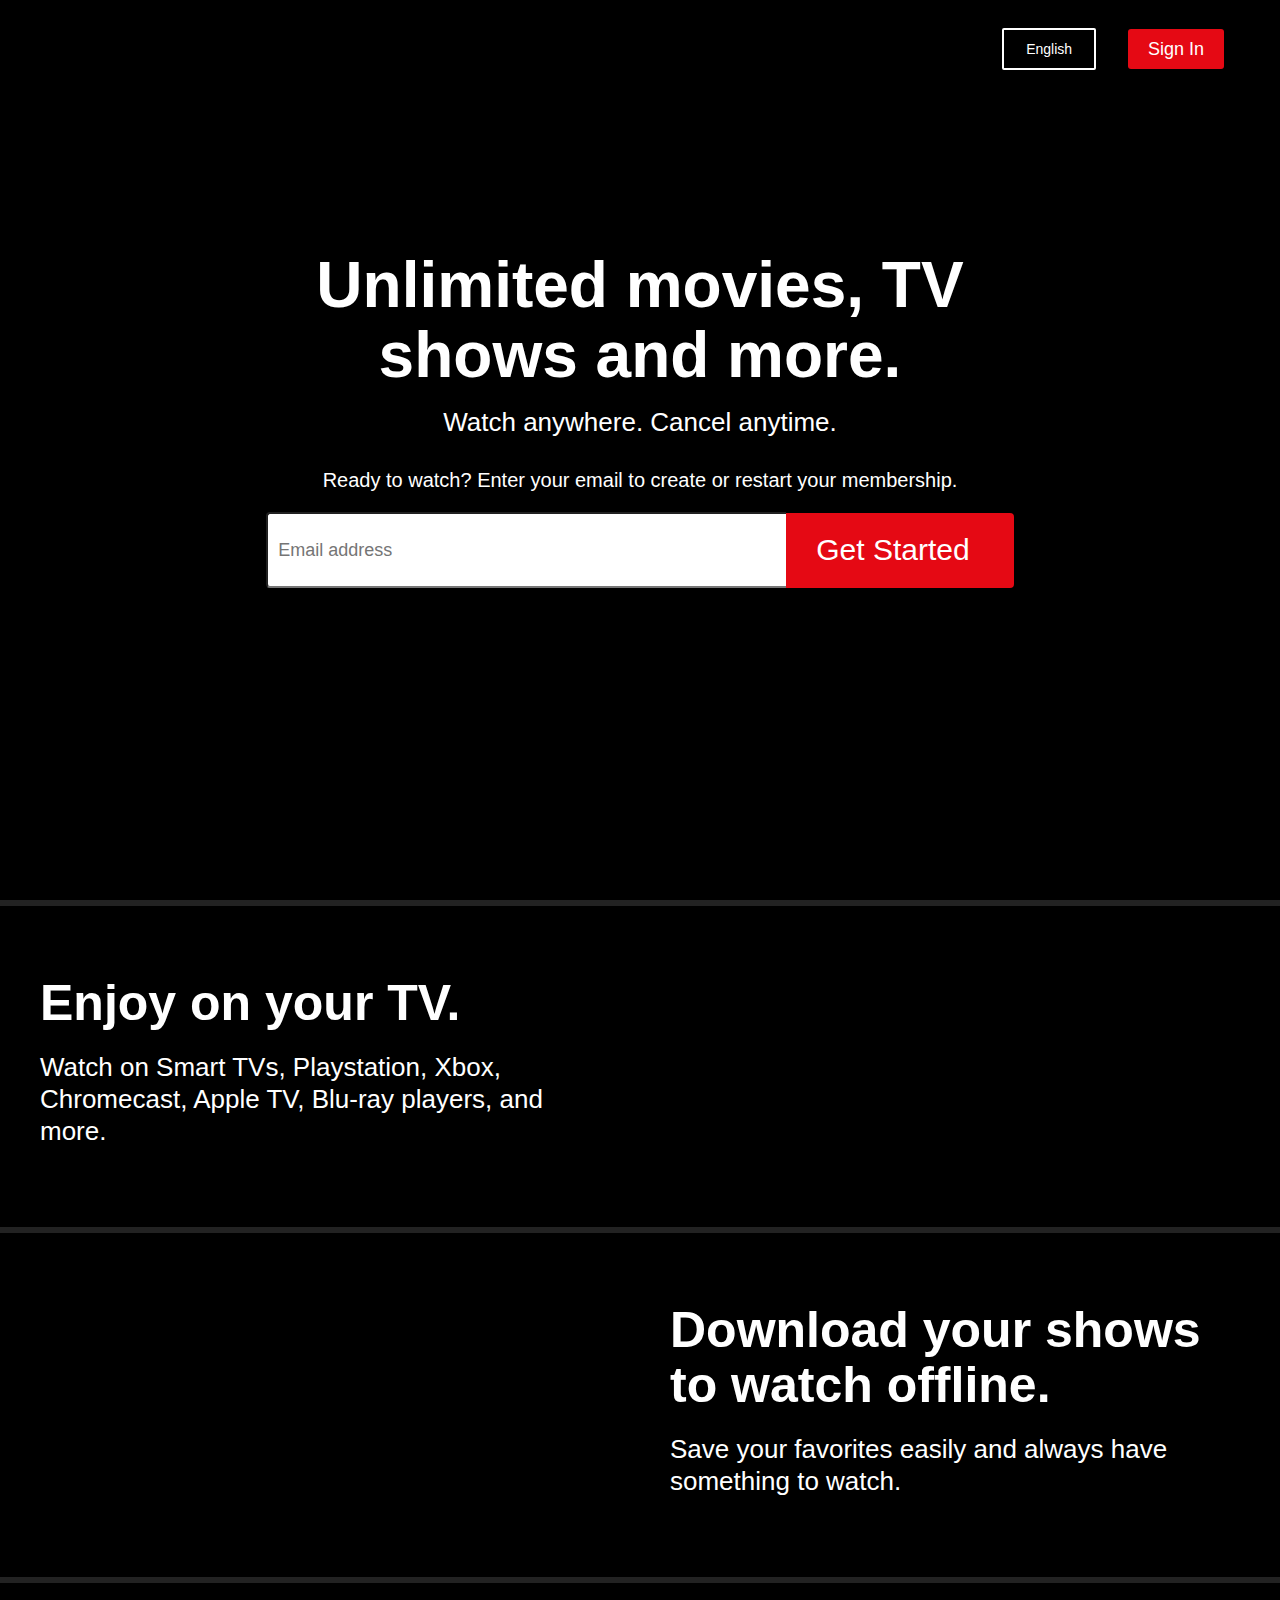
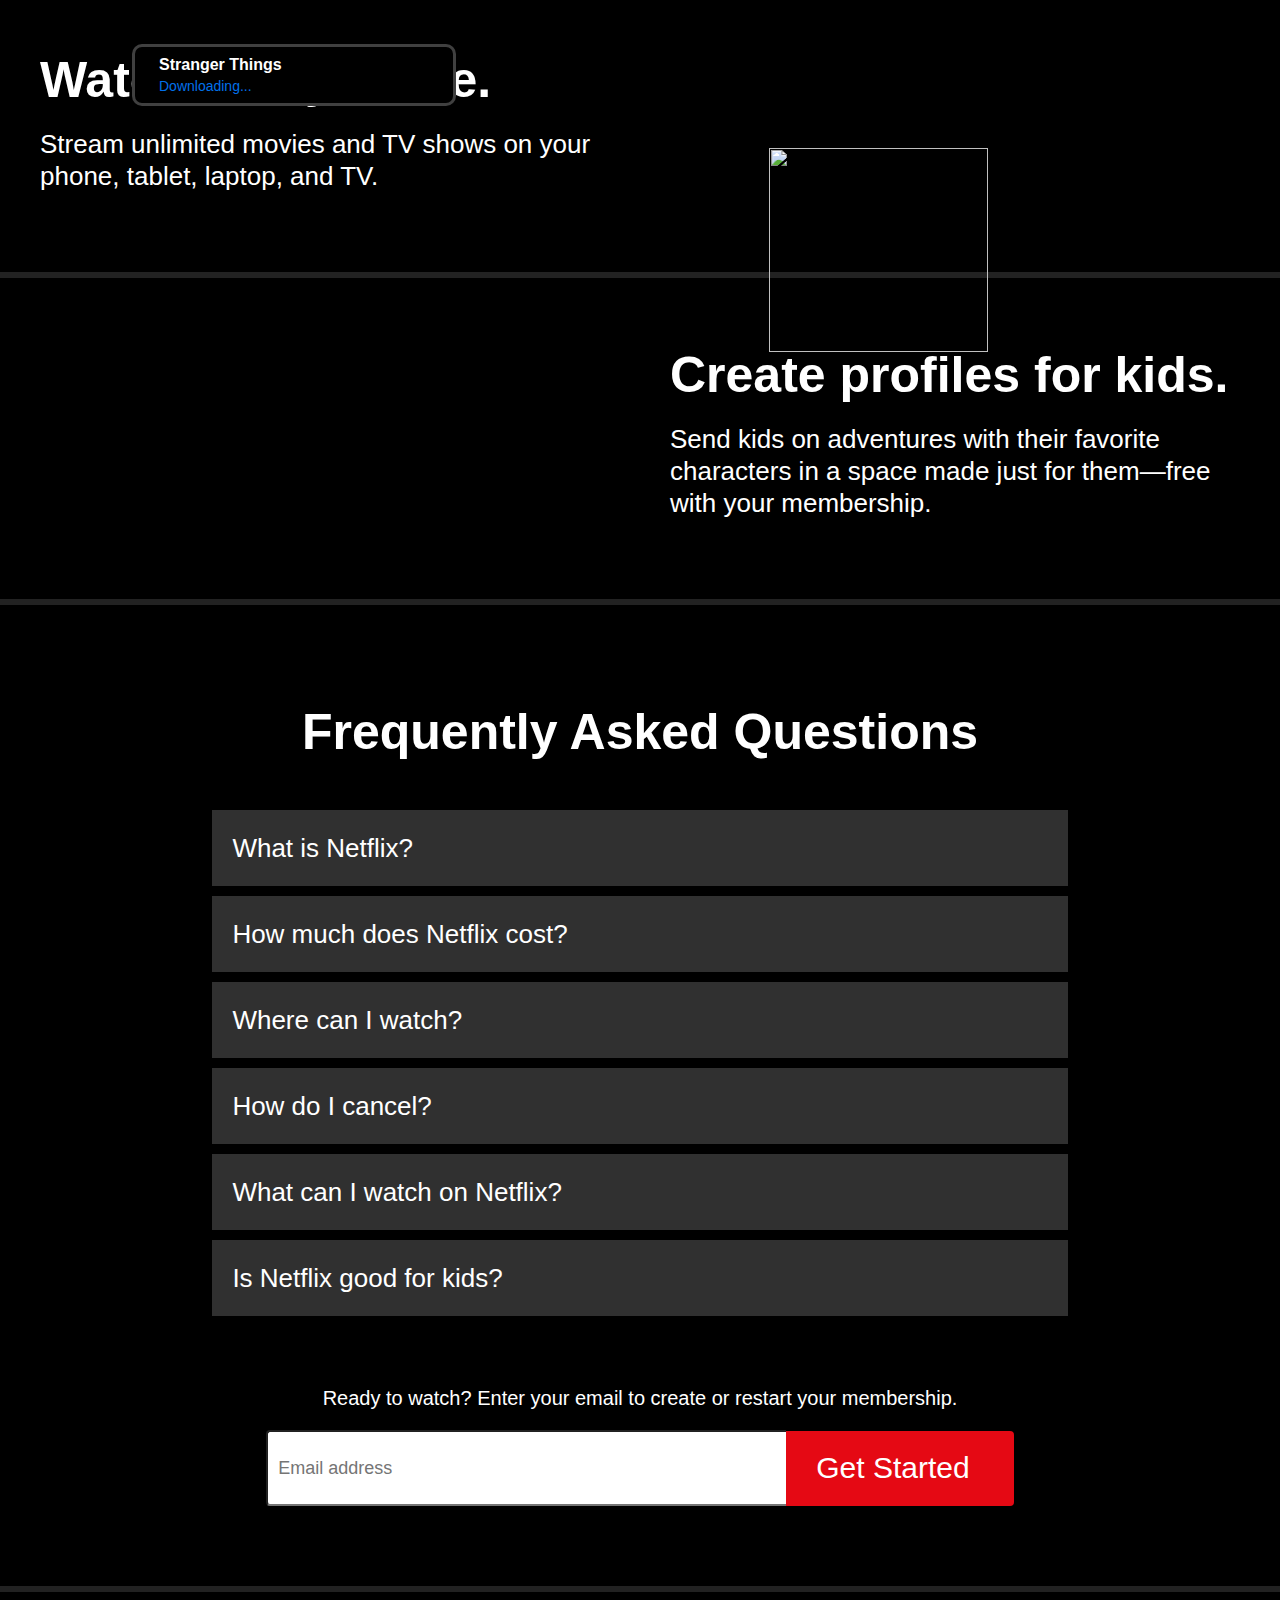
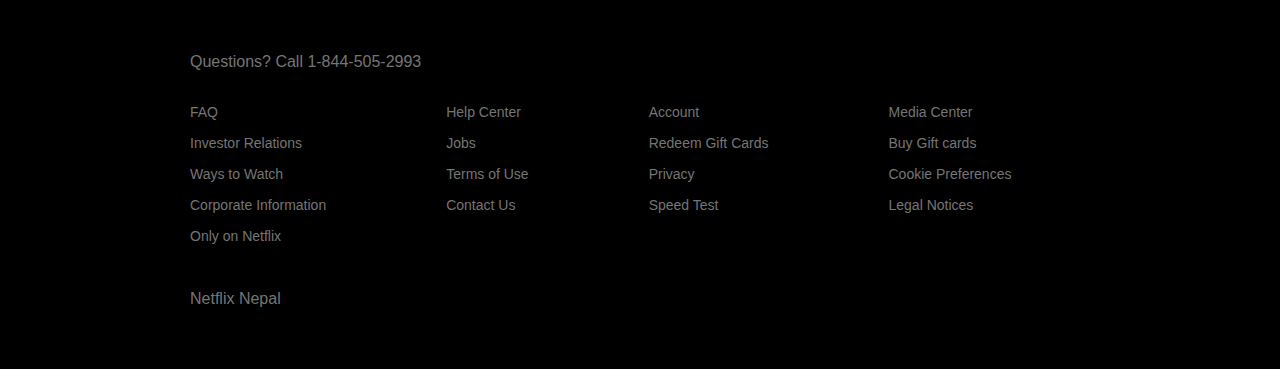
==== index.html @ d9574c1e "implemented new sign up page" ====
<!DOCTYPE html>
<html lang="en">

<head>
    <meta charset="UTF-8">
    <meta http-equiv="X-UA-Compatible" content="IE=edge">
    <meta name="viewport" content="width=device-width, initial-scale=1.0">
    <title>Netflix</title>
    <link rel="stylesheet" href="style.css">
    <link rel="stylesheet" href="https://use.fontawesome.com/releases/v5.15.4/css/all.css"
        integrity="sha384-DyZ88mC6Up2uqS4h/KRgHuoeGwBcD4Ng9SiP4dIRy0EXTlnuz47vAwmeGwVChigm" crossorigin="anonymous">


</head>

<body>
    <header class="header">
        <div class="container">
            <!-- navbar -->
            <nav class="navbar-contents">
                <div class="navbar-logo">
                    <a href="./index.html"><img src="logos/netflix-logo.svg" alt="" class="logo"></a>
                </div>
                <div class="navbar-links">
                    <a href="#" class="language-selector">
                        <img src="logos/nav_outline_earth.svg" alt=""> English <img src="logos/nav-down-fill.svg"
                            alt="">
                    </a>
                    <a href="./signin.html" class="sign-in">Sign In</a>
                </div>
            </nav>
            <!-- hero -->
            <div class="hero">
                <div class="hero-contents">
                    <h1 class="title">Unlimited movies, TV shows and more.</h1>
                    <p class="title-info">Watch anywhere. Cancel anytime.</p>
                    <p class="sub-title">Ready to watch? Enter your email to create or restart your membership.</p>
                    <div class="input-btn">
                        <input type="Email" class="input" placeholder="Email address">
                        <a href="" class="btn">Get Started<i class="fas fa-chevron-right"></i></a>
                    </div>
                </div>
            </div>
        </div>
    </header>
    <hr class="seperator">
    <!-- section - 1-->
    <section>
        <div class="container">
            <div class="main-contents">
                <!-- Frame-1 -->
                <div class="frames">
                    <div class="frame-info">
                        <h2 class="frame-title">Enjoy on your TV.</h2>
                        <p class="title-info">Watch on Smart TVs, Playstation, Xbox, Chromecast, Apple TV, Blu-ray
                            players, and more.</p>
                    </div>
                    <div class="frame-img">
                        <img src="images/sec-1-img.png" alt="" class="img-responsive frame-img-main">
                        <img src="images/sec-1-vid-img.png" alt="" class="img-responsive frame-img-vid">
                    </div>
                </div>
            </div>
        </div>
    </section>
    <hr class="seperator frames-seperator">
    <!-- section 2 -->
    <section>
        <div class="container">
            <div class="main-contents">
                <!-- Frame-2 -->
                <div class="frames reverse">
                    <div class="frame-info">
                        <h3 class="frame-title">Download your shows to watch offline.</h3>
                        <p class="title-info">Save your favorites easily and always have something to watch.</p>
                    </div>
                    <div class="frame-img">
                        <img src="images/sec-2-mob-main.png" alt="" class="img-responsive">
                        <div class="card">
                            <img src="images/sec-mob-no-2.png" alt="">
                            <div class="card-block">
                                <p class="card-title">Stranger Things</p>
                                <p class="card-download">Downloading...</p>
                            </div>
                            <img src="images/download-icon.png" alt="" class="download-icon">
                        </div>
                    </div>
                </div>
            </div>
        </div>
    </section>
    <hr class="seperator frames-seperator">
    <!-- section-3 -->
    <section>
        <div class="container">
            <div class="main-contents">
                <!-- Frame-2 -->
                <div class="frames">
                    <div class="frame-info">
                        <h4 class="frame-title">Watch everywhere.</h4>
                        <p class="title-info">Stream unlimited movies and TV shows on your phone, tablet, laptop, and TV.</p>
                    </div>
                    <div class="frame-img">
                        <img src="images/sec-3-pc.png" alt="" class="img-responsive frame-img-main">
                        <img src="images/sec-3-pc-img.png" alt="" class="img-responsive frame-img-mac-pic">
                    </div>
                </div>
            </div>
        </div>
    </section>
    <hr class="seperator frames-seperator">
    <!-- section-4 -->
    <section>
        <div class="container">
            <div class="main-contents">
                <!-- Frame-2 -->
                <div class="frames reverse">
                    <div class="frame-info">
                        <h5 class="frame-title">Create profiles for kids.</h5>
                        <p class="title-info">Send kids on adventures with their favorite characters in a space made just for them—free with your membership.</p>
                    </div>
                    <div class="frame-img">
                        <img src="images/sec-4-img.png" alt="" class="img-responsive">
                    </div>
                </div>
            </div>
        </div>
    </section>
    <hr class="seperator frames-seperator">
    <!-- frequently asked questions section -->
    <section class="faq">
        <div class="conatiner">
            <div class="faq-contents">
                <h6 class="frame-title">Frequently Asked Questions</h6>
                <div class="faq-contents-bars">
                    <div class="faq-contents-bar">
                        <p class="title-info">What is Netflix?</p>
                        <a href=""><i class="fas fa-plus"></i></a>
                    </div>
                    <div class="faq-contents-bar">
                        <p class="title-info">How much does Netflix cost?</p>
                        <a href=""><i class="fas fa-plus"></i></a>
                    </div>
                    <div class="faq-contents-bar">
                        <p class="title-info">Where can I watch?</p>
                        <a href=""><i class="fas fa-plus"></i></a>
                    </div>
                    <div class="faq-contents-bar">
                        <p class="title-info">How do I cancel?</p>
                        <a href=""><i class="fas fa-plus"></i></a>
                    </div>
                    <div class="faq-contents-bar">
                        <p class="title-info">What can I watch on Netflix?</p>
                        <a href=""><i class="fas fa-plus"></i></a>
                    </div>
                    <div class="faq-contents-bar">
                        <p class="title-info">Is Netflix good for kids?</p>
                        <a href=""><i class="fas fa-plus"></i></a>
                    </div>
                </div>
                <p class="sub-title">Ready to watch? Enter your email to create or restart your membership.</p>
                <div class="input-btn">
                    <input type="Email" class="input" placeholder="Email address">
                    <a href="" class="btn">Get Started<i class="fas fa-chevron-right"></i></a>
                </div>
            </div>
        </div>
        <hr class="seperator frames-seperator">
        <!-- footer -->
        <footer class="footer">
            <div class="container">
                <div class="footer-contents">
                    <a href="#" class="footer-contents-title"><p>Questions? Call 1-844-505-2993</p></a>
                    <div class="footer-info">
                        <div class="footer-info-items">
                            <a href="#"><p>FAQ</p></a>
                            <a href="#"><p>Investor Relations</p></a>
                            <a href="#"><p>Ways to Watch</p></a>
                            <a href="#"><p>Corporate Information</p></a>
                            <a href="#"><p>Only on Netflix</p></a>
                        </div>
                        <div class="footer-info-items">
                            <a href="#"><p>Help Center</p></a>
                            <a href="#"><p>Jobs</p></a>
                            <a href="#"><p>Terms of Use</p></a>
                            <a href="#"><p>Contact Us</p></a>
                        </div>
                        <div class="footer-info-items">
                            <a href="#"><p>Account</p></a>
                            <a href="#"><p>Redeem Gift Cards</p></a>
                            <a href="#"><p>Privacy</p></a>
                            <a href="#"><p>Speed Test</p></a>
                        </div>
                        <div class="footer-info-items">
                            <a href="#"><p>Media Center</p></a>
                            <a href="#"><p>Buy Gift cards</p></a>
                            <a href="#"><p>Cookie Preferences</p></a>
                            <a href="#"><p>Legal Notices</p></a>
                        </div>
                    </div>
                    <p class="footer-contents-title"> Netflix Nepal</p>
                </div>
            </div>
        </footer>
    </section>

</body>

</html>
---- style.css ----
:root{
        /* color */
    /* red */
    --color-primary-red:  #E50914;
    --color-btn-hover: #E50914 ;
    --color-btn-active: #BB0A12 ;
    --color-btn-rest: #E50914 ;

    --color-primary-black: #000000 ;
    --color-header-bg: hsla(0, 0%, 0%, 0.7) ;

    --color-gray: #8C8C8C;
    --color-seperator: #222222;
    --color-footer-p: #757575 ;
    --color-sign-in-help: #B3B3B3 ;

    --color-primary-white: #FFFFFF ;

    --color-main-blue: #0071EB ;
    --color-main-orange: #FFA00A ;
    --color-main-green: #5FA53F; 

    --color-facebook: #4267B2 ;

}

*{
    margin: 0 ;
    padding: 0;
    box-sizing: border-box;
}

html,body{
    background: var(--color-primary-black);
    font-family: "Netflix sans", sans-serif;
    
}

.container{
    max-width: 1200px;
    margin: 0 auto;
}
.img-responsive{
    max-width: 100%;
    height: auto;
}
.seperator{
    height: 6px;
    background: var(--color-seperator);
    border: none;
}

/* .........................header styling.................... */

.header{
    background: url(images/netflix-landingpage-img.png) no-repeat center center / cover;
    height: 100vh;
    position: relative;
    min-height: 660px;
}
.header:after{
    content: " ";
    width: 100%;
    height: 100vh;
    top: 0;
    left: 0;
    position: absolute;
    background: rgba(0,0,0,0.6);
}
.header > .container{
    max-width: 1600px;
}

/* .........................navbar styling..................... */

.navbar-contents{
    display: flex;
    justify-content: space-between;
    padding: 0 56px;
    padding-top: 28px;
    z-index: 9999999;
}
.navbar-links{
    display: flex;
    text-align: center;
    gap: 32px;
    align-items: center;
}
.navbar-logo{
    z-index: 2;
}
.navbar-links > .language-selector{
    font-family: "Netflix Sans", sans-serif;
    font-size: 14px;
    font-weight: 400;
    line-height: 18px;
    color: var(--color-primary-white);
    border: 2px solid var(--color-primary-white);
    padding: 10px 18px;
    border-radius: 2px;
    text-decoration: none;
    z-index: 999;
}
.sign-in{
    font-family: "Netflix Sans", sans-serif;
    font-size: 18px;
    font-weight: 400;
    line-height: 20px;
    background: #E50914;
    color: var(--color-primary-white);
    padding: 10px 20px;
    border-radius: 3px;
    text-decoration: none;
    z-index: 99;
}

/* .......................hero-section styling........................... */
.hero{
    display: flex;
    justify-content: center;
    margin-top: 120px;
}
.hero-contents{
    display: flex;
    flex-direction: column;
    align-items: center;
    z-index: 99999;
    text-align: center;
    padding-block: 60px;
}
.title{
    font-weight: 700 ;
    font-size: 64px;
    line-height: 70px;
    color: var(--color-primary-white);
    max-width: 20ch;
    margin-bottom: 16px;
}
.title-info{
    font-weight: 400;
    font-size: 26px;
    line-height: 32px;
    color: var(--color-primary-white);
    margin-bottom: 30px;
}
.sub-title{
    font-weight: 500;
    font-size: 20px;
    line-height: 24px;
    color: var(--color-primary-white);
    margin-bottom: 20px
}
.input-btn{
    display: flex;
    align-items: center;
    text-align: center;
}
.input{
    font-weight: 400;
    font-size: 18px;
    line-height: 20px;
    color: var(--color-gray);
    width: 520px;
    height: 76px;
    padding: 26px 10px ;
    border-radius: 4px 0 0 4px;
    border-right: 0;
    cursor: pointer;
    outline: none;
}
.btn{
    font-weight: 400 ;
    font-size: 30px;
    line-height: 38px;
    color: var(--color-primary-white);
    text-decoration: none;
    background: var(--color-primary-red);
    padding: 18px 30px;
    text-align: center;
    border-left: none;
    outline: none;
    border-radius: 0 4px 4px 0; 
}
.btn > i{
    font-size: 26px;
    color: var(--color-primary-white);
    margin-left: 14px;
}


/* ......................... section-1 frames styling.................... */

.frames {
    display: flex;
    margin-block: 50px;
    align-items: center;
    gap: 60px;
}
.frame-info{
    width: 50%;
}
.frame-title{
    font-weight: 700;
    font-size: 50px;
    line-height: 55px;
    color: var(--color-primary-white);
    margin-block: 20px;
}
.frame-img{
    width: 50%;
    position: relative;
    z-index: 99999;
}
.frame-img > .frame-img-main{
    z-index: 2222222;
    position: relative;
}
.frame-img-vid{
    position: absolute;
    height: 217  ;
    width: 68%;
    top: 83px;
    right: 113px;
    z-index: 0;
}
main .container > .frames-seperator{
    max-width: none;
}

/* ....................section-2 frames styling........................... */
.reverse{
    flex-direction: row-reverse;
}
.card{
    position: absolute;
    top: 248px;
    left: 92px;
    padding: 8px 10px;
    border-radius: 10px;
    display: flex;
    background: var(--color-primary-black);
    align-items: center;
    border: 3px solid rgba(255,255,255, 0.25);
    width: 324px;
}
.card-block{
    background: var(--color-primary-black);
    margin-left: 14px;
}
.card-title{
    font-weight: 700;
    font-size: 16px;
    line-height: 20px;
    color: var(--color-primary-white);
    margin-bottom: 2px;
}
.card-download{
    font-weight: 400;
    font-size: 14px;
    line-height: 18px;
    color: var(--color-main-blue);
}
.download-icon{
    margin-left: auto;
}

/* ..........................section-3 frames styling.......................... */

.frame-img-mac-pic{
    width: 62%;
    height: 204px;
    top: 29px;
    position: absolute;
    right: 118px;
    z-index: 2222;
} 

/* ....................frequently asked questions styling...................... */

.faq-contents{
    display: flex;
    flex-direction: column;
    justify-content: center;
    align-items: center;
    text-align: center;
    margin-block: 80px;

}
.faq-contents > .frame-title{
    margin-bottom: 50px;
}
.faq-contents-bars{
    margin-bottom: 60px;
}
.faq-contents-bar > .title-info{
    margin-bottom: 0;
}
.faq-contents-bar{
    background: #303030;    ;
    display: flex;
    align-items: center;
    text-align: center;
    padding: 22px 20px ;
    gap: 480px;
    margin-bottom: 10px;
    justify-content: space-between;
}
.faq-contents-bar > a > i{
    color: var(--color-primary-white);
    font-size: 20px;
    text-decoration: none;
}

/* ...................footer styling.............................. */

.sign-in_page-header > .container{
    max-width: 1600px;
}
.footer > .container{
    max-width: 900px;
    margin-block:  60px;
}
.footer-contents > .footer-contents-title{
    font-weight: 400;
    font-size: 16px ;
    line-height: 20px;
    color: var(--color-footer-p);
    text-decoration: none;
}

.footer-contents-title > p{
    margin-bottom: 30px;
    transition: all 0.5s ease;
}
.footer-contents > .footer-contents-title > p::after{
    content: "";
    width: 0;
    height: 2px;
    background: var(--color-footer-p);
    display: block;
}
.footer-contents > .footer-contents-title > p:hover::after{
    width: 26%;
}
.footer-info{
    display: flex;
    gap: 120px;
    margin-bottom: 30px;
}
.footer-info-items > a{
    font-weight: 400;
    font-size: 14px ;
    line-height: 16px;
    color: var(--color-footer-p);
    cursor: pointer;
    text-decoration: none;
}
.footer-info-items a > p{
    margin-bottom: 15px;

}
.footer-info-items > a:hover{
    text-decoration: underline;
}

/* .......................Sign-in page Styling .........................*/

.sign-up_page_body{
    background: url(images/netflix-landingpage-img.png) no-repeat center center / cover;
}

.sign-in_page-header:after{
    background: rgba(0,0,0,0.2);
}
.sign-in_page{
    display: flex;
    justify-content: center;
    align-items: center;
    flex-direction: column;
    color: white;
}
.sign-in_page_contents{
    position: relative;
    z-index: 9999;
    background: rgba(0,0,0,0.7);
    padding: 60px 70px 140px 70px;
    border-radius: 4px;
    margin-bottom: 90px;
}
.sign-in-title{
    font-weight: 700 ;
    font-size: 32px;
    line-height: 40px;
    margin-bottom: 30px;
    color: var(--color-primary-white);
}
.sign-in_inputs{
    display: flex;
    flex-direction: column;
    gap: 16px;
    margin-bottom: 50px;
}
.sign-in_input{
    background: #333333;
    border-radius: 4px;
    border: none;
    padding: 16px 20px;
    font-weight: 400 ;
    font-size: 16px;
    line-height: 20px;
    outline: none;
    color: var(--color-primary-white);
}
.sign-in_btn-container{
    margin-bottom: 30px;
}
.sign-in_btn{
    background: var(--color-btn-hover);
    text-decoration: none;
    padding: 16px 130px;
    text-align: center;
    color: var(--color-primary-white);
    font-weight: 700;
    font-size: 16px;
    line-height: 16px ; 
    width: 100%;
    border-radius: 4px;
}
.sign-in_help{
    padding: 0 10px;
    display: flex;
    justify-content: space-between;
    font-weight: 500;
    font-size: 14px;
    line-height: 16px ; 
    border-radius: 4px;
    margin-bottom: 56PX;
}
.sign-in_help > a{
    text-decoration: none;
    color: var(--color-sign-in-help);

}
.sign-in_contact_facebook{
    display: flex;
    gap: 10px;
    align-items: center;
    margin-bottom: 16px;
}
.sign-in_contact_facebook > i{
    font-size: 20px ;
    color: var(--color-facebook);
}
.sign-in_contact_facebook > a{
    font-weight: 500;
    font-size: 14px;
    line-height: 14px ; 
    text-decoration: none;
    cursor: pointer;
    color: var(--color-sign-in-help);
}
.sign-in_contact_signup{
    font-weight: 500;
    font-size: 16px;
    line-height: 20px;
    color: var(--color-sign-in-help);
    margin-bottom: 14px;
}
.sign-in_contact_signup > p > a{
    text-decoration: none;
    color: var(--color-primary-white);
}
.sign-in_contact_signup > p > a:hover{
    text-decoration: underline;
}
.sign-in_about{
    font-weight: 500;
    font-size: 12px;
    line-height: 16px;
    max-width: 40ch;
    color: var(--color-sign-in-help);
}  
.sign-in_about > a{
    color: var(--color-main-blue);
    text-decoration: none;
} 
.sign-in_about > a:hover{
    text-decoration: underline;
} 
.sign-up_page-footer{
    background: rgba(0,0,0,0.7);
}
.sign-up_page-footer > .container{
    margin: 0 auto;
}
.sign-up_page-footer > .container > .footer-contents{
    padding: 30px 100px;
}
.sign-up_page-footer .container .footer-contents > .footer-info{
    gap: 150px;
}
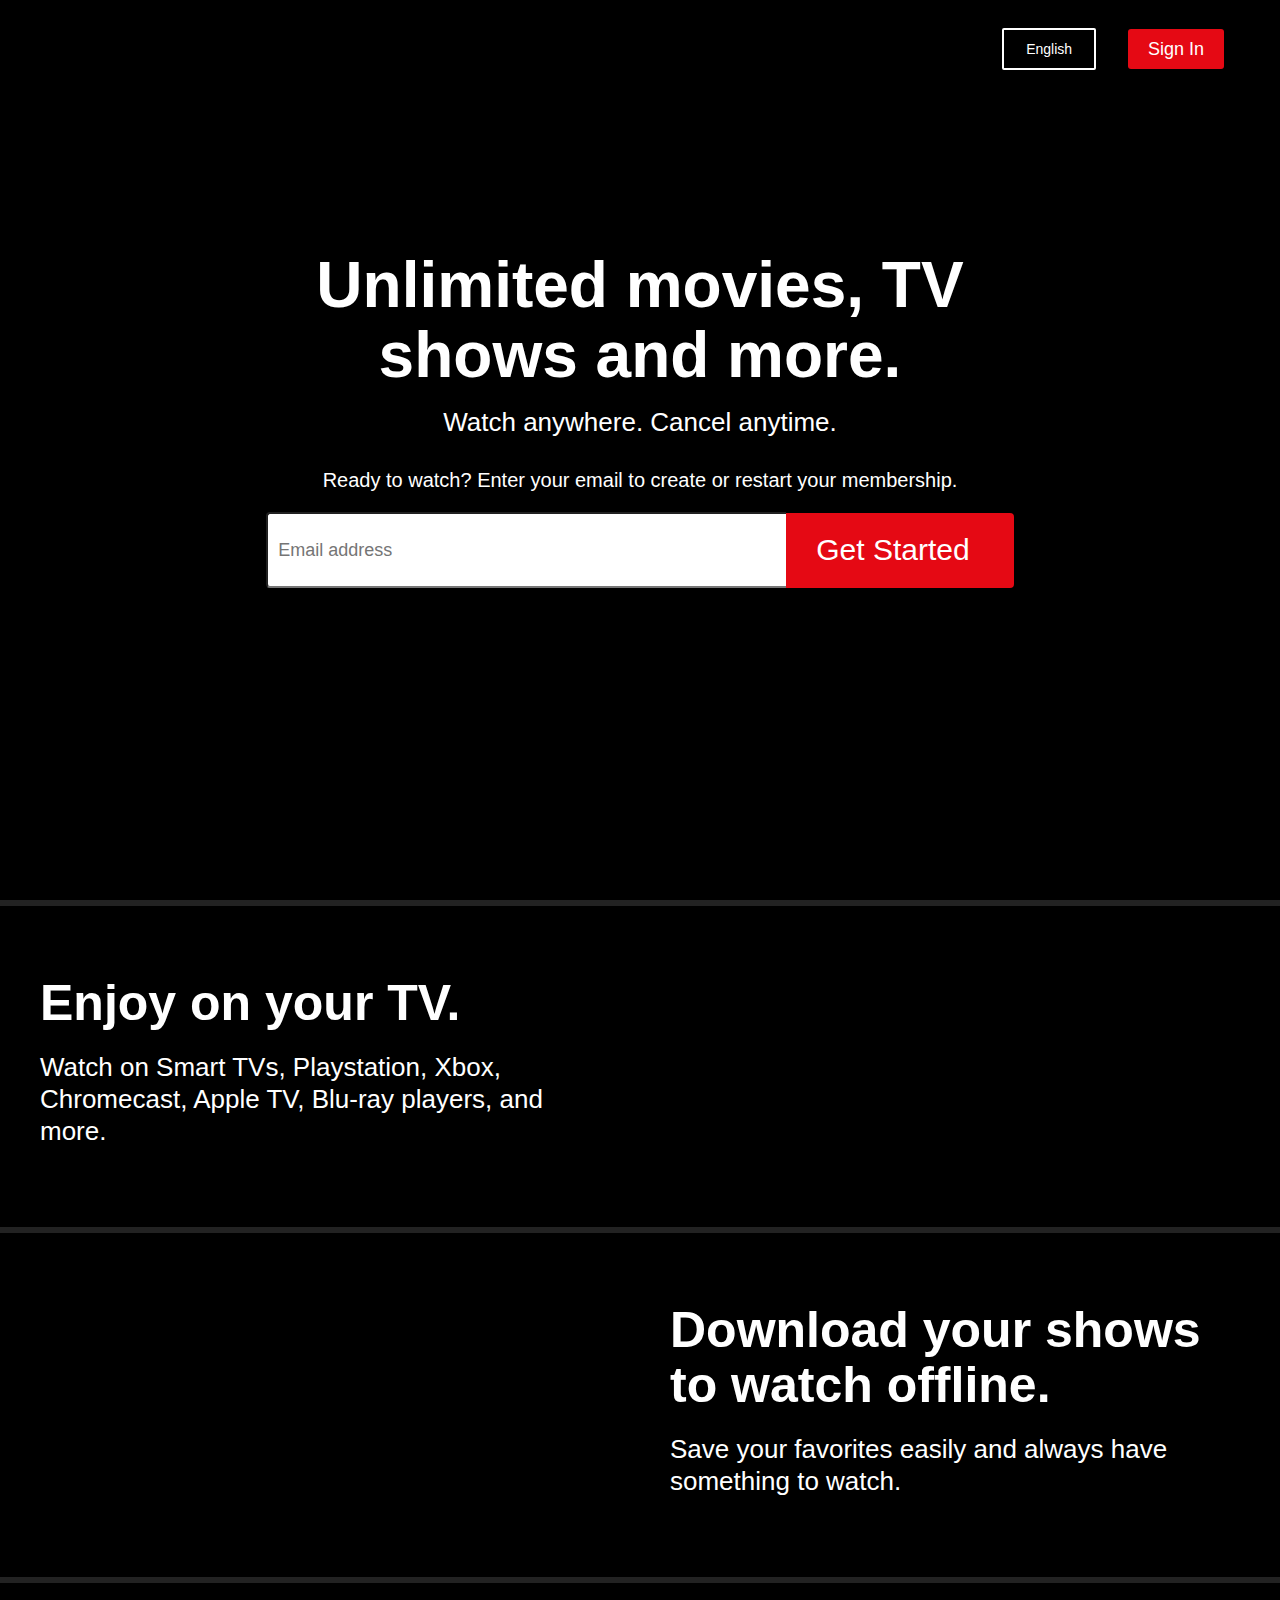
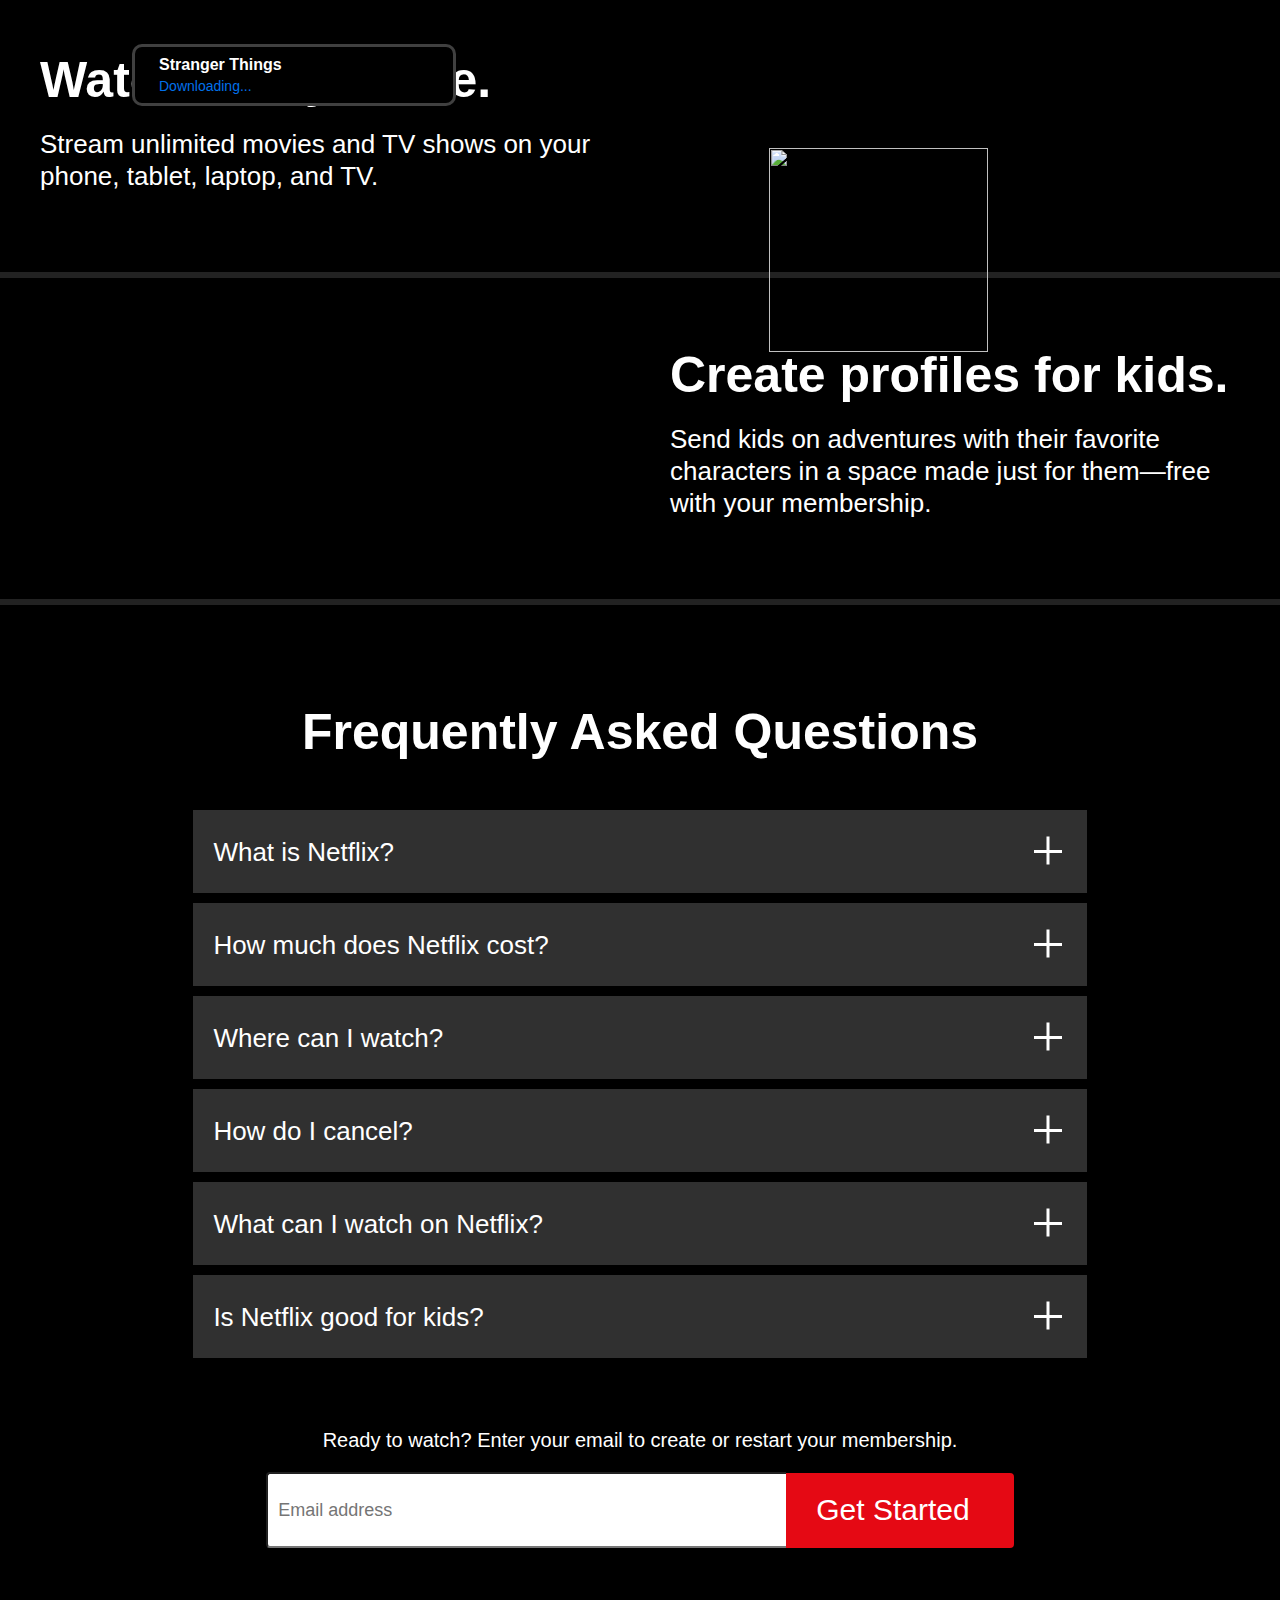
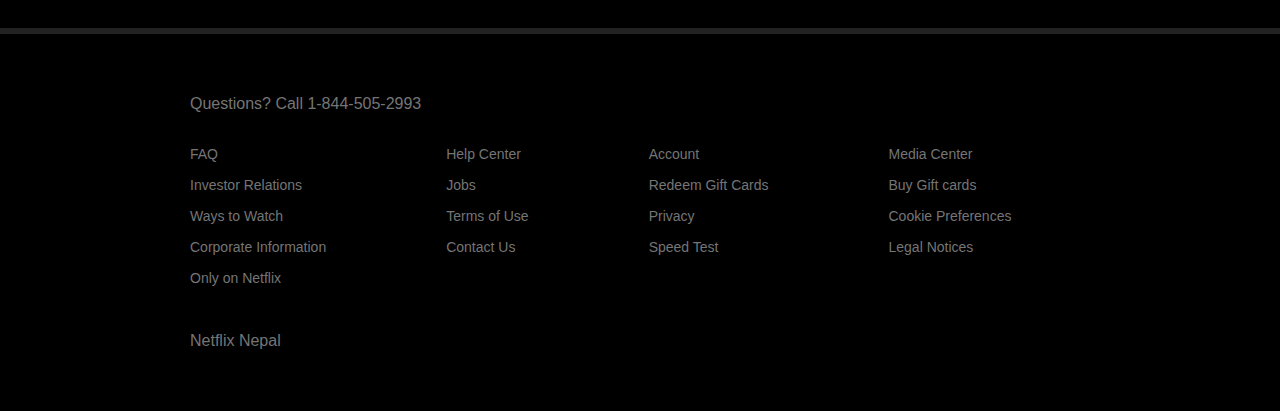
==== commit 501c5e2a: "replaced plus icon with pure css toggler icon" ====
--- a/index.html
+++ b/index.html
@@ -135,27 +135,39 @@
                 <div class="faq-contents-bars">
                     <div class="faq-contents-bar">
                         <p class="title-info">What is Netflix?</p>
-                        <a href=""><i class="fas fa-plus"></i></a>
+                        <button class="nav-toggler_show-hide">
+                            <span></span>
+                        </button>  
                     </div>
                     <div class="faq-contents-bar">
                         <p class="title-info">How much does Netflix cost?</p>
-                        <a href=""><i class="fas fa-plus"></i></a>
+                        <button class="nav-toggler_show-hide">
+                            <span></span>
+                        </button> 
                     </div>
                     <div class="faq-contents-bar">
                         <p class="title-info">Where can I watch?</p>
-                        <a href=""><i class="fas fa-plus"></i></a>
+                        <button class="nav-toggler_show-hide">
+                            <span></span>
+                        </button> 
                     </div>
                     <div class="faq-contents-bar">
                         <p class="title-info">How do I cancel?</p>
-                        <a href=""><i class="fas fa-plus"></i></a>
+                        <button class="nav-toggler_show-hide">
+                            <span></span>
+                        </button> 
                     </div>
                     <div class="faq-contents-bar">
                         <p class="title-info">What can I watch on Netflix?</p>
-                        <a href=""><i class="fas fa-plus"></i></a>
+                        <button class="nav-toggler_show-hide">
+                            <span></span>
+                        </button> 
                     </div>
                     <div class="faq-contents-bar">
                         <p class="title-info">Is Netflix good for kids?</p>
-                        <a href=""><i class="fas fa-plus"></i></a>
+                        <button class="nav-toggler_show-hide">
+                            <span></span>
+                        </button> 
                     </div>
                 </div>
                 <p class="sub-title">Ready to watch? Enter your email to create or restart your membership.</p>
@@ -204,6 +216,7 @@
         </footer>
     </section>
 
+    <script src="script.js"></script>
 </body>
 
 </html>--- a/style.css
+++ b/style.css
@@ -498,4 +498,59 @@
 }
 .sign-up_page-footer .container .footer-contents > .footer-info{
     gap: 150px;
+}
+
+/* .......................CSS STYLING ENDS...................... */
+
+/* nav-toggler_show-hide css start */
+
+.nav-toggler_show-hide{
+    border:none;
+    padding: 5px;
+    background-color: transparent;
+    cursor: pointer;
+    height: 39px;
+    /* display: none; */
+  }
+  .nav-toggler_show-hide span{
+    border: 0;
+    outline: none;
+  }
+  .nav-toggler_show-hide span:before,
+  .nav-toggler_show-hide span:after 
+  {
+    width: 28px;
+    height: 3px;
+    background-color: #fff;
+    display: block;
+    transition: .3s;
+  }
+  .nav-toggler_show-hide span:before {
+    content: '';
+    transform: translateY(0px) rotate(90deg);
+  }
+  .nav-toggler_show-hide span:after {
+    content: '';
+    transform: translateY(-2px);
+  }
+  .nav-toggler_show-hide.toggler-open span:before {
+    transform: translateY(0px) rotate(45deg);
+  }
+  .nav-toggler_show-hide.toggler-open span:after {
+    transform: translateY(-3px) rotate(-45deg);
+  }
+  /* nav-toggler_show-hide css ends */
+
+/* ......................Media Queries Starts..........................  */
+
+/* media queries for Ipad & Tablet  */
+
+@media screen and (max-width: 768px ){
+
+}
+
+/* media queries for Mobile  */
+
+@media screen and (max-width: 480px ){
+
 }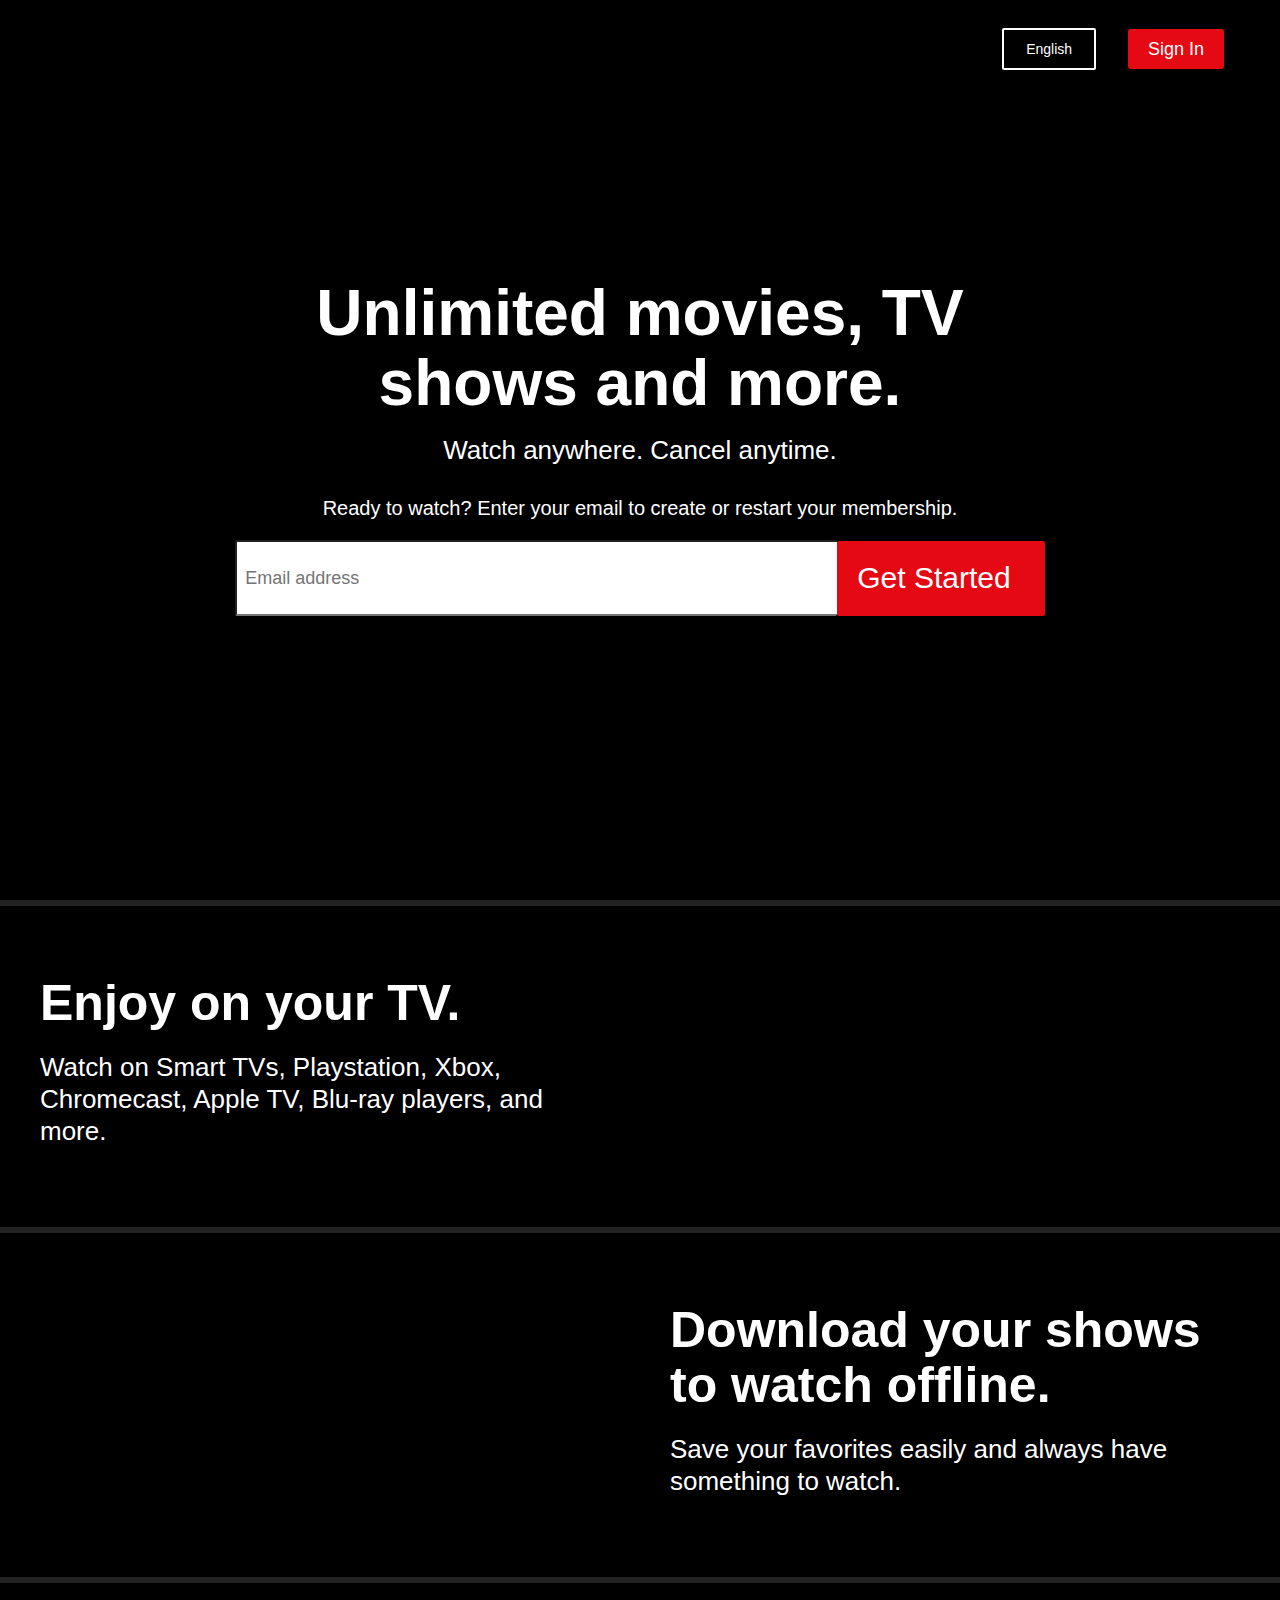
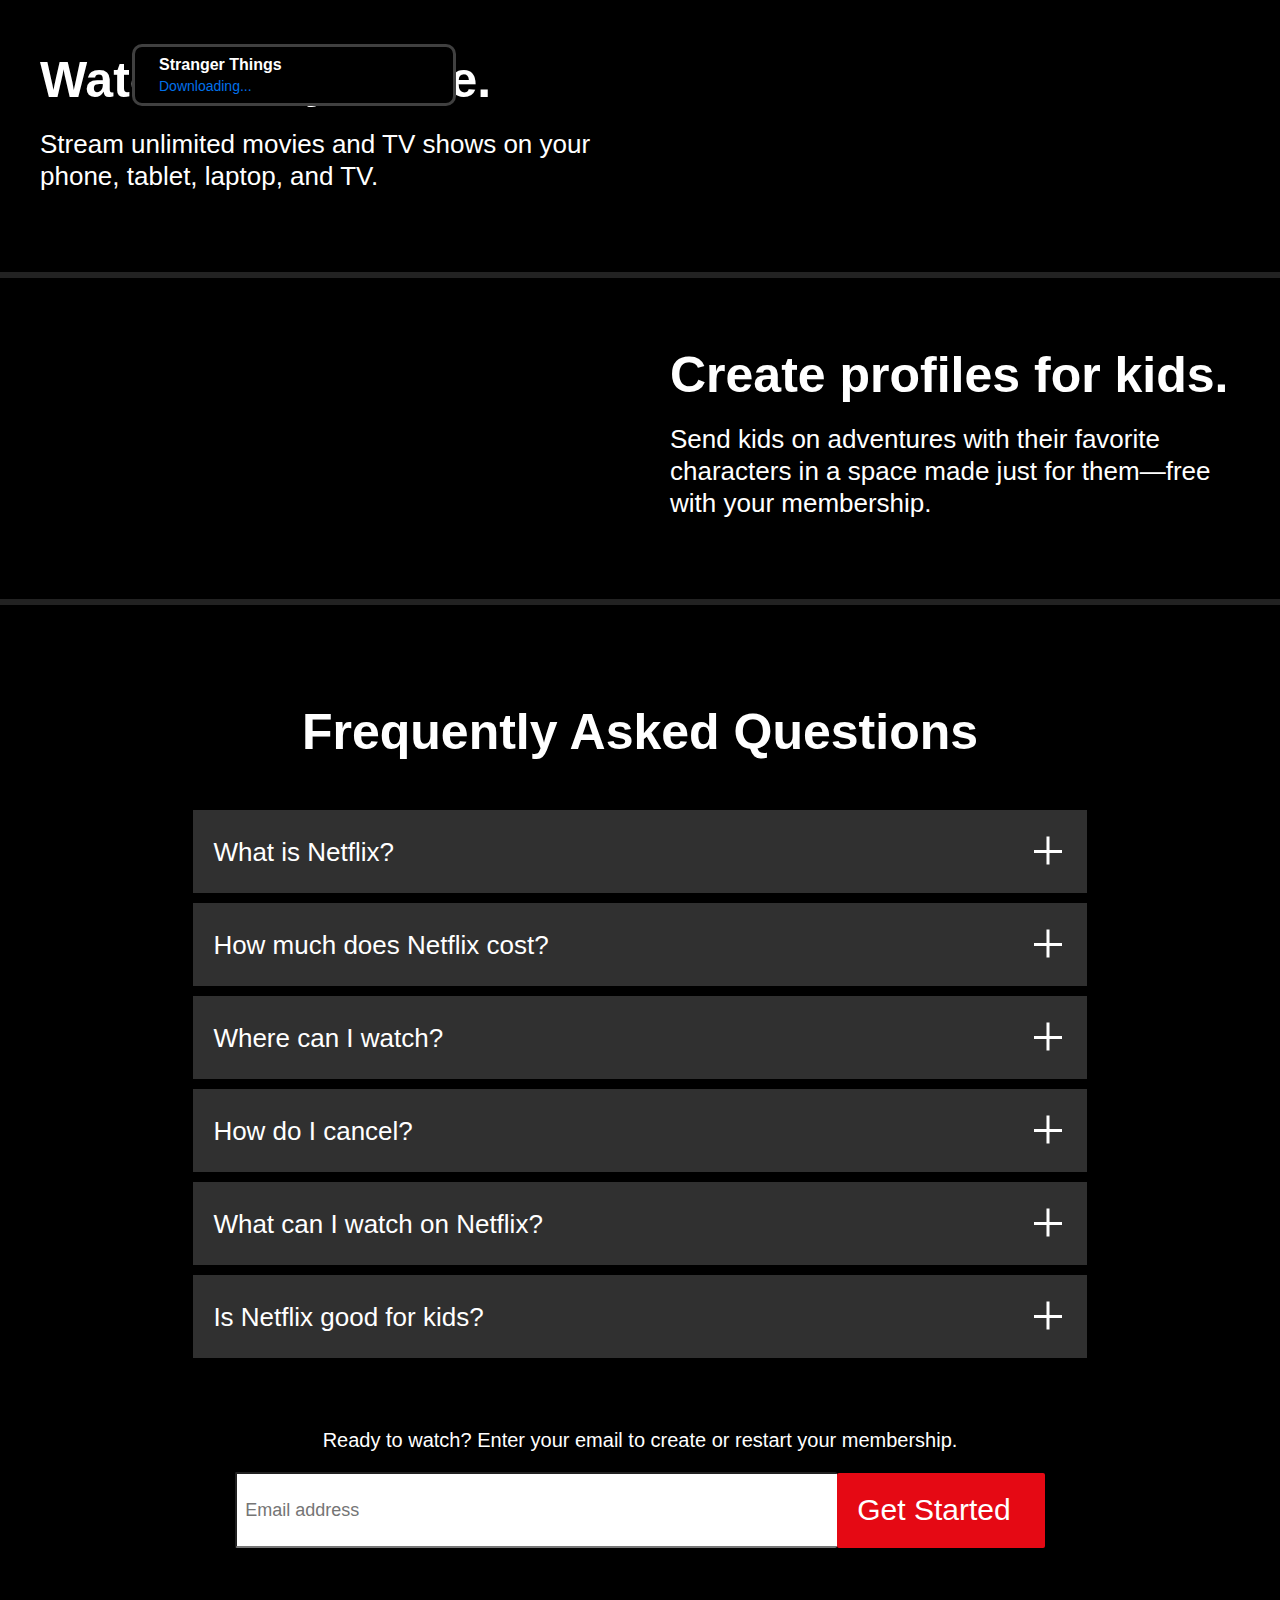
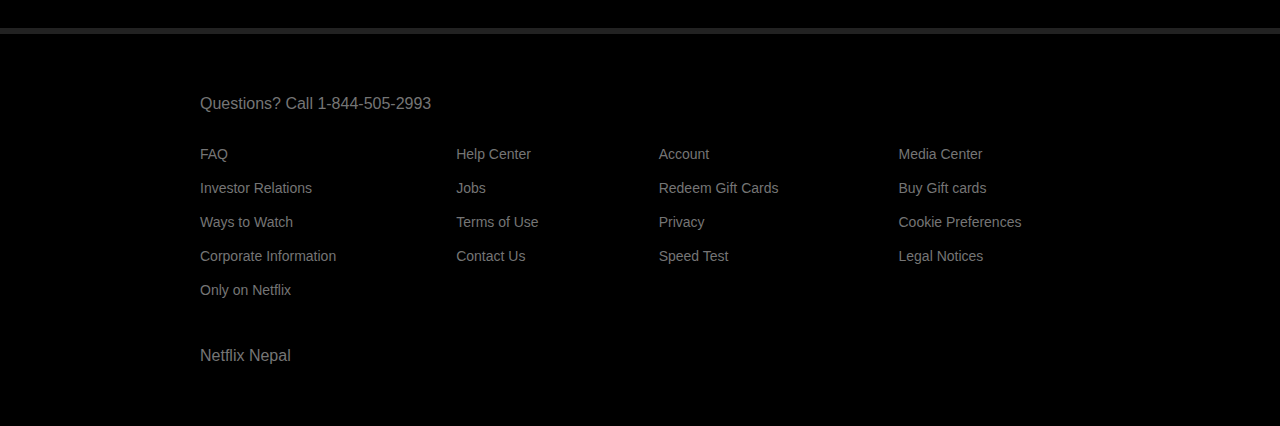
==== commit 30fdb149: "accomplished responsive view on mobile screen" ====
--- a/index.html
+++ b/index.html
@@ -5,11 +5,11 @@
     <meta charset="UTF-8">
     <meta http-equiv="X-UA-Compatible" content="IE=edge">
     <meta name="viewport" content="width=device-width, initial-scale=1.0">
-    <title>Netflix</title>
+    <title>Netflix Nepal</title>
     <link rel="stylesheet" href="style.css">
     <link rel="stylesheet" href="https://use.fontawesome.com/releases/v5.15.4/css/all.css"
         integrity="sha384-DyZ88mC6Up2uqS4h/KRgHuoeGwBcD4Ng9SiP4dIRy0EXTlnuz47vAwmeGwVChigm" crossorigin="anonymous">
-
+    <link rel="shortcut icon" href="images/favicon.png" type="image/png">
 
 </head>
 
@@ -19,7 +19,7 @@
             <!-- navbar -->
             <nav class="navbar-contents">
                 <div class="navbar-logo">
-                    <a href="./index.html"><img src="logos/netflix-logo.svg" alt="" class="logo"></a>
+                    <a href="./index.html"><img src="logos/netflix-logo.svg" alt="" class="logo img-responsive"></a>
                 </div>
                 <div class="navbar-links">
                     <a href="#" class="language-selector">
@@ -129,7 +129,7 @@
     <hr class="seperator frames-seperator">
     <!-- frequently asked questions section -->
     <section class="faq">
-        <div class="conatiner">
+        <div class="container">
             <div class="faq-contents">
                 <h6 class="frame-title">Frequently Asked Questions</h6>
                 <div class="faq-contents-bars">
--- a/style.css
+++ b/style.css
@@ -76,9 +76,9 @@
 .navbar-contents{
     display: flex;
     justify-content: space-between;
-    padding: 0 56px;
-    padding-top: 28px;
+    padding: 28px 56px;
     z-index: 9999999;
+    margin-bottom: 120px;
 }
 .navbar-links{
     display: flex;
@@ -118,7 +118,6 @@
 .hero{
     display: flex;
     justify-content: center;
-    margin-top: 120px;
 }
 .hero-contents{
     display: flex;
@@ -160,13 +159,11 @@
     font-size: 18px;
     line-height: 20px;
     color: var(--color-gray);
-    width: 520px;
-    height: 76px;
-    padding: 26px 10px ;
-    border-radius: 4px 0 0 4px;
-    border-right: 0;
+    padding: 26px 360px 26px 8px ;
     cursor: pointer;
     outline: none;
+    border-right: 0;
+    border-radius: 2px;
 }
 .btn{
     font-weight: 400 ;
@@ -175,11 +172,12 @@
     color: var(--color-primary-white);
     text-decoration: none;
     background: var(--color-primary-red);
-    padding: 18px 30px;
+    padding: 18px 20px;
     text-align: center;
-    border-left: none;
     outline: none;
-    border-radius: 0 4px 4px 0; 
+    border-left: 0;
+    border-radius: 2px;
+
 }
 .btn > i{
     font-size: 26px;
@@ -268,7 +266,6 @@
 
 .frame-img-mac-pic{
     width: 62%;
-    height: 204px;
     top: 29px;
     position: absolute;
     right: 118px;
@@ -316,9 +313,8 @@
 .sign-in_page-header > .container{
     max-width: 1600px;
 }
-.footer > .container{
-    max-width: 900px;
-    margin-block:  60px;
+.footer-contents{
+    padding: 60px 160px;
 }
 .footer-contents > .footer-contents-title{
     font-weight: 400;
@@ -356,7 +352,7 @@
     text-decoration: none;
 }
 .footer-info-items a > p{
-    margin-bottom: 15px;
+    margin-bottom: 18px;
 
 }
 .footer-info-items > a:hover{
@@ -366,9 +362,11 @@
 /* .......................Sign-in page Styling .........................*/
 
 .sign-up_page_body{
-    background: url(images/netflix-landingpage-img.png) no-repeat center center / cover;
-}
-
+    background: url(images/netflix-signup-landingpageimg.png) no-repeat center center / cover;
+} 
+.sign-in_page_navbar-contents{
+    margin-bottom: 0;
+}
 .sign-in_page-header:after{
     background: rgba(0,0,0,0.2);
 }
@@ -546,11 +544,256 @@
 /* media queries for Ipad & Tablet  */
 
 @media screen and (max-width: 768px ){
-
+    .container{
+        max-width: 720px;
+    }
+    .navbar-contents{
+        padding: 28px 40px;
+    }
+    .title{
+        font-size: 56px;
+        line-height: 60px;
+    }
+    .title-info{
+        margin-bottom: 15px;
+    }
+    .sub-title{
+        border-radius: 4px;
+        max-width: 36ch;
+    }
+    .input-btn{
+        flex-direction: column;
+        border-radius: 4px;
+    }
+    .input{
+        margin-bottom: 30px;
+        padding: 20px 360px 20px 16px;
+    }
+    .btn{
+        padding: 10px 18px;
+        font-size: 20px;
+    }
+    .frames{
+        flex-direction: column;
+        text-align: center;
+        gap: 20px;
+    }
+    .frame-info {
+        width: 100%;
+        text-align: center;
+    }
+    .frame-title{
+        font-size: 42px;
+        margin-block: 10px;
+    }
+    .title-info{
+        font-size: 20px;
+        max-width: 63ch;
+    }
+    .frame-img{
+        width: 100%;
+    }
+    .card{
+        width: 360px;
+        left: 180px;
+    }
+    .footer-info{
+        gap: 46px;
+    }
+    .footer-info-items a > p {
+        margin-bottom: 24px;
+    }    
+    .frame-img-mac-pic{
+        width: 50%;
+        right: 180px;
+    }
+    .faq-contents > .frame-title {
+        margin-bottom: 25px;
+    }    
+    .faq-contents-bar{
+        padding: 10px 20px;
+        gap: 280px;
+    }
+    .footer-info{
+        margin-bottom: 15px;
+    }
+    .footer-contents {
+        padding: 40px 60px;
+    } 
+    .sign-in_page_navbar-contents{
+    padding: 28px 20px 6px 20px;
+    }
+    .sign-up_page-footer > .container > .footer-contents {
+        padding: 30px 16px;
+    }  
+    .sign-up_page-footer .container .footer-contents > .footer-info {
+        gap: 75px;
+    } 
+    
 }
 
 /* media queries for Mobile  */
 
 @media screen and (max-width: 480px ){
+    .container{
+        max-width: 380px ;
+    } 
+    .header{
+        height: 0;
+        min-height: 530px;
+    }
+    .header:after{
+        height: 50vh;
+        background: rgba(0,0,0,0.2);
+    }
+    .seperator{
+        height: 12px;
+    }
+    .navbar-contents {
+        margin-bottom: 20px;
+    }
+    .navbar-logo > a > img{
+        width: 70%;
+    }
+    .navbar-contents {
+        padding: 14px 20px;
+    }
+    .navbar-links > .language-selector{
+        display: none;
+    }
+    .sign-in{
+        font-size: 14px;
+        padding: 5px 10px;
+    }
+    .title {
+        font-size: 30px;
+        line-height: 30px;
+    }
+    .title-info {
+        font-size: 18px;
+        max-width: 50ch;
+    }
+    .sub-title {
+        font-size: 18px;
+        line-height: 20px;
+        max-width: 34ch;
+        margin-bottom: 10px;
+        border-radius: 4px;
+    }
+    .input{
+        padding: 12px 170px 12px 10px;
+        font-size: 14px;
+        margin-bottom: 16px;
+    }
+    .btn {
+        padding: 2px 16px;
+        font-size: 14px;
+        border-radius: 4px;
+    }
+    .btn > i {
+        font-size: 12px;
+        margin-left: 10px;
+    }
+    .frame-title {
+        font-size: 28px;
+        line-height: 40px;
+        margin-block: 5px;
+    }
+    .frames {
+        gap: 8px;
+    }
+    .frame-img-vid {
+        width: 73%;
+        top: 59px;
+        right: 53px;
+    }
+    .card{
+        width: 270px;
+        left: 54px;
+        top: 198px;
+        padding: 8px;
+    }
+    body > section:nth-child(5) > div > div > div > div.frame-img > div > img:nth-child(1){
+        width: 14%;
+    }
+    .faq-contents{
+        margin-block: 50px;
+    }
+    .faq > .container{
+        max-width: 1600px;
+    }
+    .faq-contents-bars{
+        width: 100%;
+    }
+    .frame-img-mac-pic {
+        width: 60%;
+        right: 70px;
+    }
+    .footer-contents{
+        padding: 50px 20px;
+    }
+    .faq-contents-bar {
+        gap: 80px;
+        padding: 10px 20px;
+    }
+    .faq-contents-bars {
+        margin-bottom: 30px;
+    }
+    .footer-info{
+        flex-wrap: wrap;
+        gap: 0;
+    }
+    .footer-info-items{
+        width: 50%;
+    }
+    .nav-toggler_show-hide span:before, .nav-toggler_show-hide span:after{
+        width: 20px;
+    }
+
+    .sign-in_page_contents{
+        padding: 0 20px ;
+        width: 100%;
+    }
+    .sign-in_page{
+        border: 4px solid var(--color-seperator);
+        border-left: 0;
+        border-right: 0;
+        border-top: 0;
+    }
+    .sign-up_page_body{
+        background: none;
+    }
+    .sign-in_btn{
+        padding: 16px 160px;
+    }
+    .sign-in_page_contents{
+        margin-bottom: 120px;
+    }
+    .sign-in_page_navbar-contents > .navbar-logo > a > img{
+        width: 50%;
+    }
+    .sign-in_page_navbar-contents{
+        padding: 18px 0 0 18px;
+    }
+    .sign-in_help{
+        margin-bottom: 30px;
+    }
+    .sign-in_contact_facebook{
+        margin-bottom: 30px;
+    }
+    .sign-in_about{
+        font-size: 13px;
+        max-width: 52ch;
+    }
+    .sign-up_page-footer > .container > .footer-contents {
+        padding: 30px 0px;
+    }
+    .sign-up_page-footer .container .footer-contents > .footer-info{
+        gap: 0;
+    }
+
+
+
+
 
 }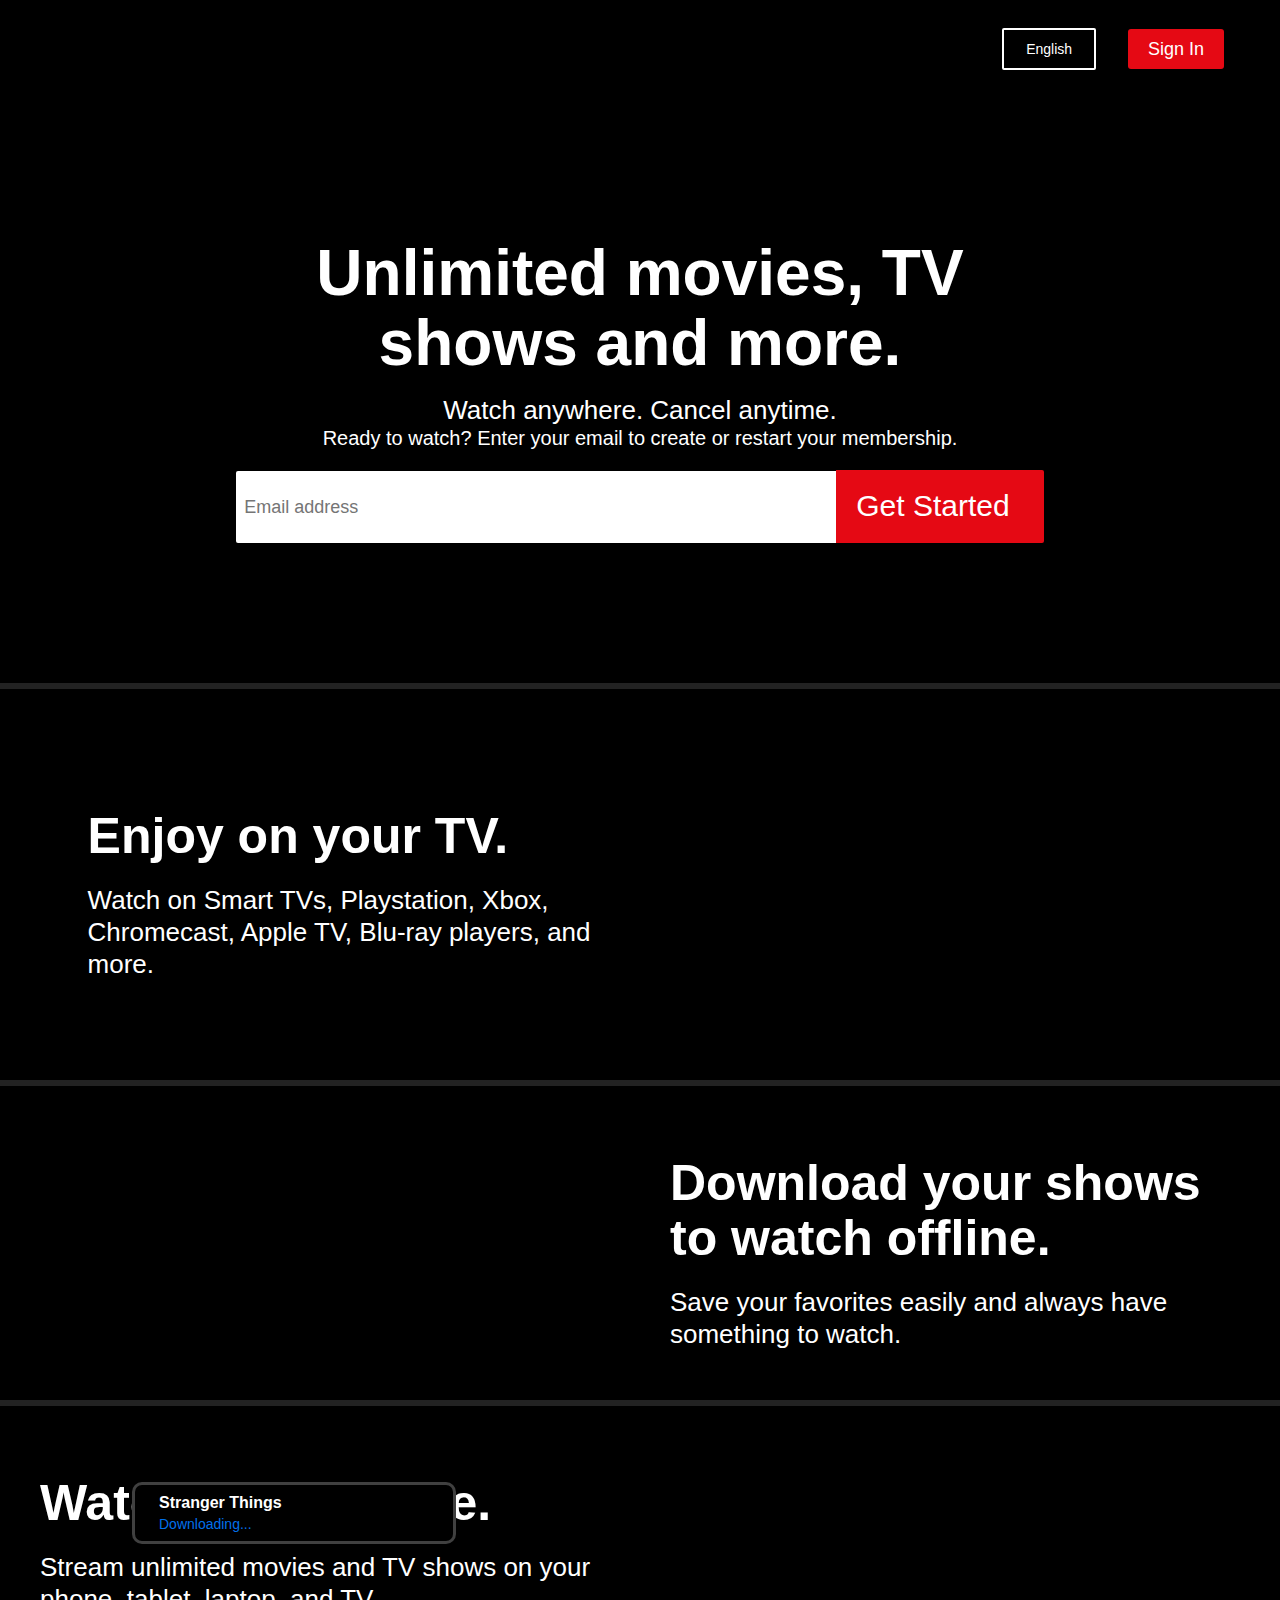
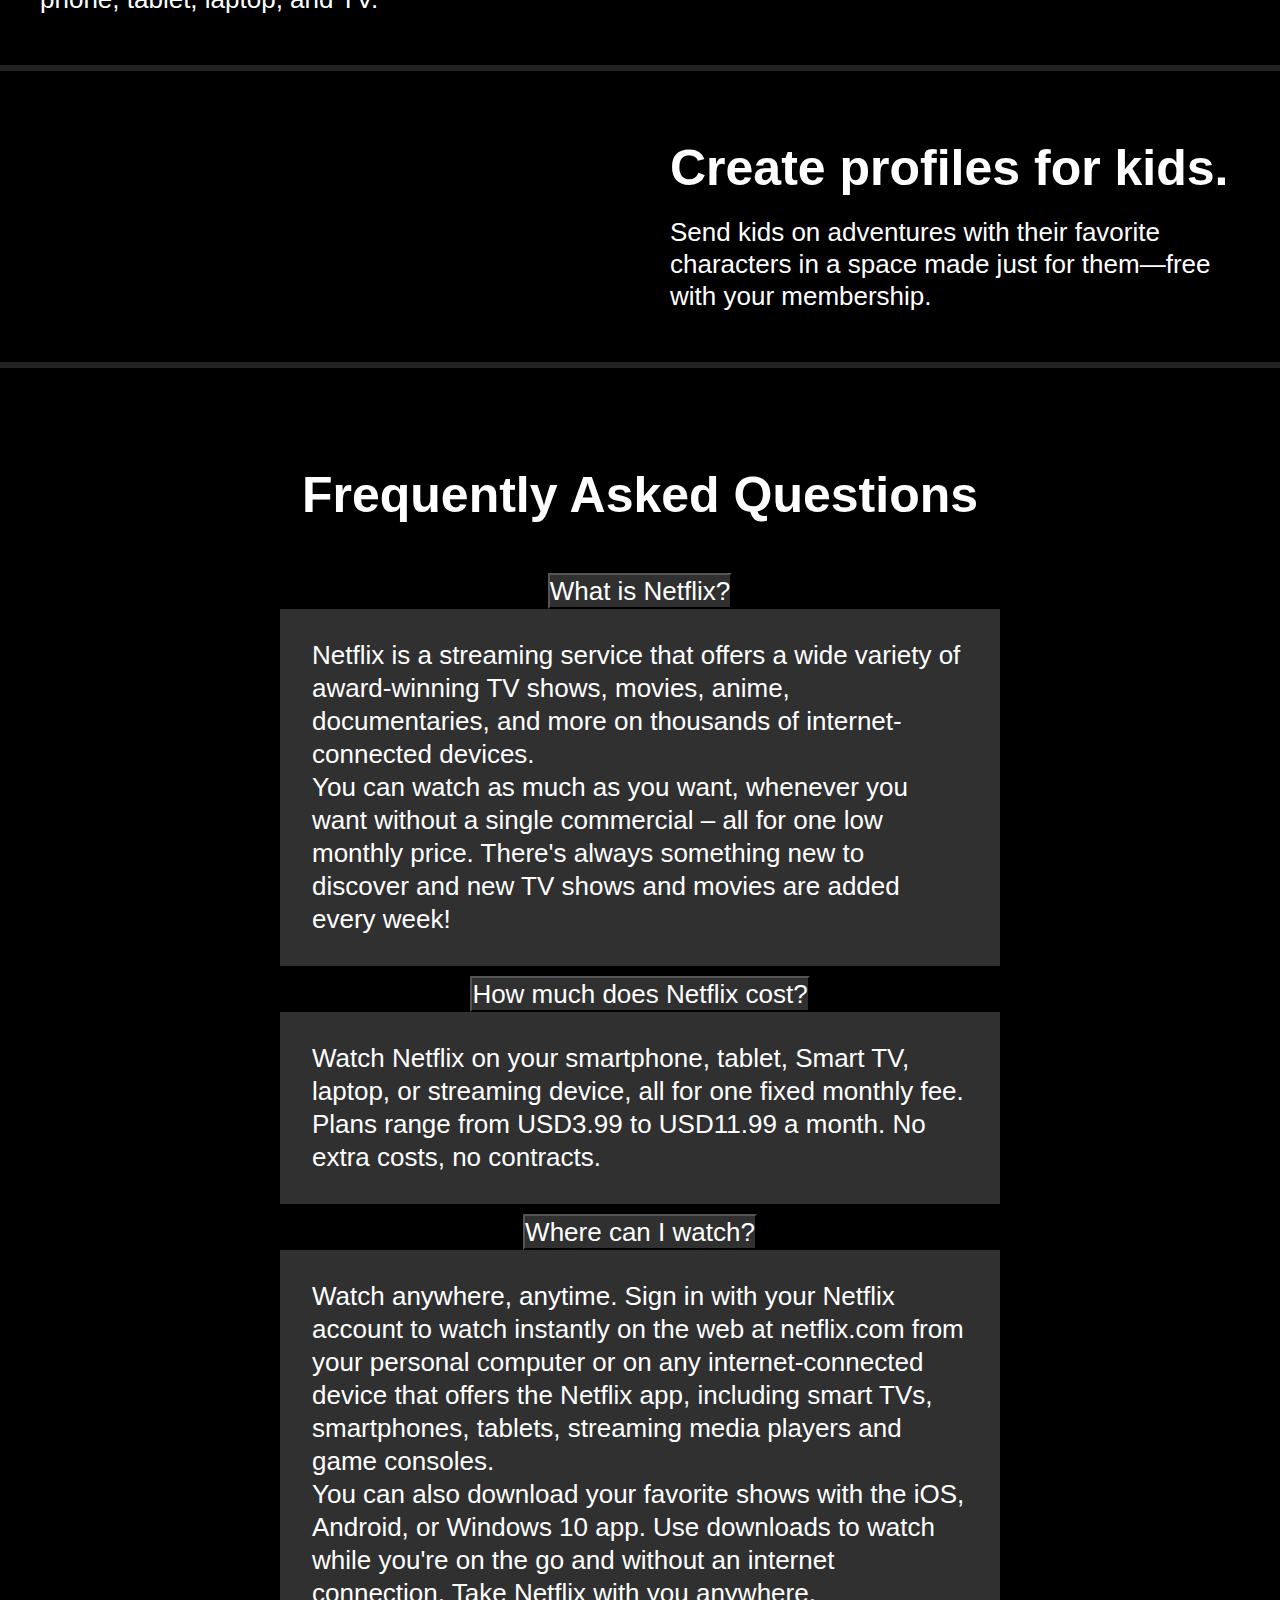
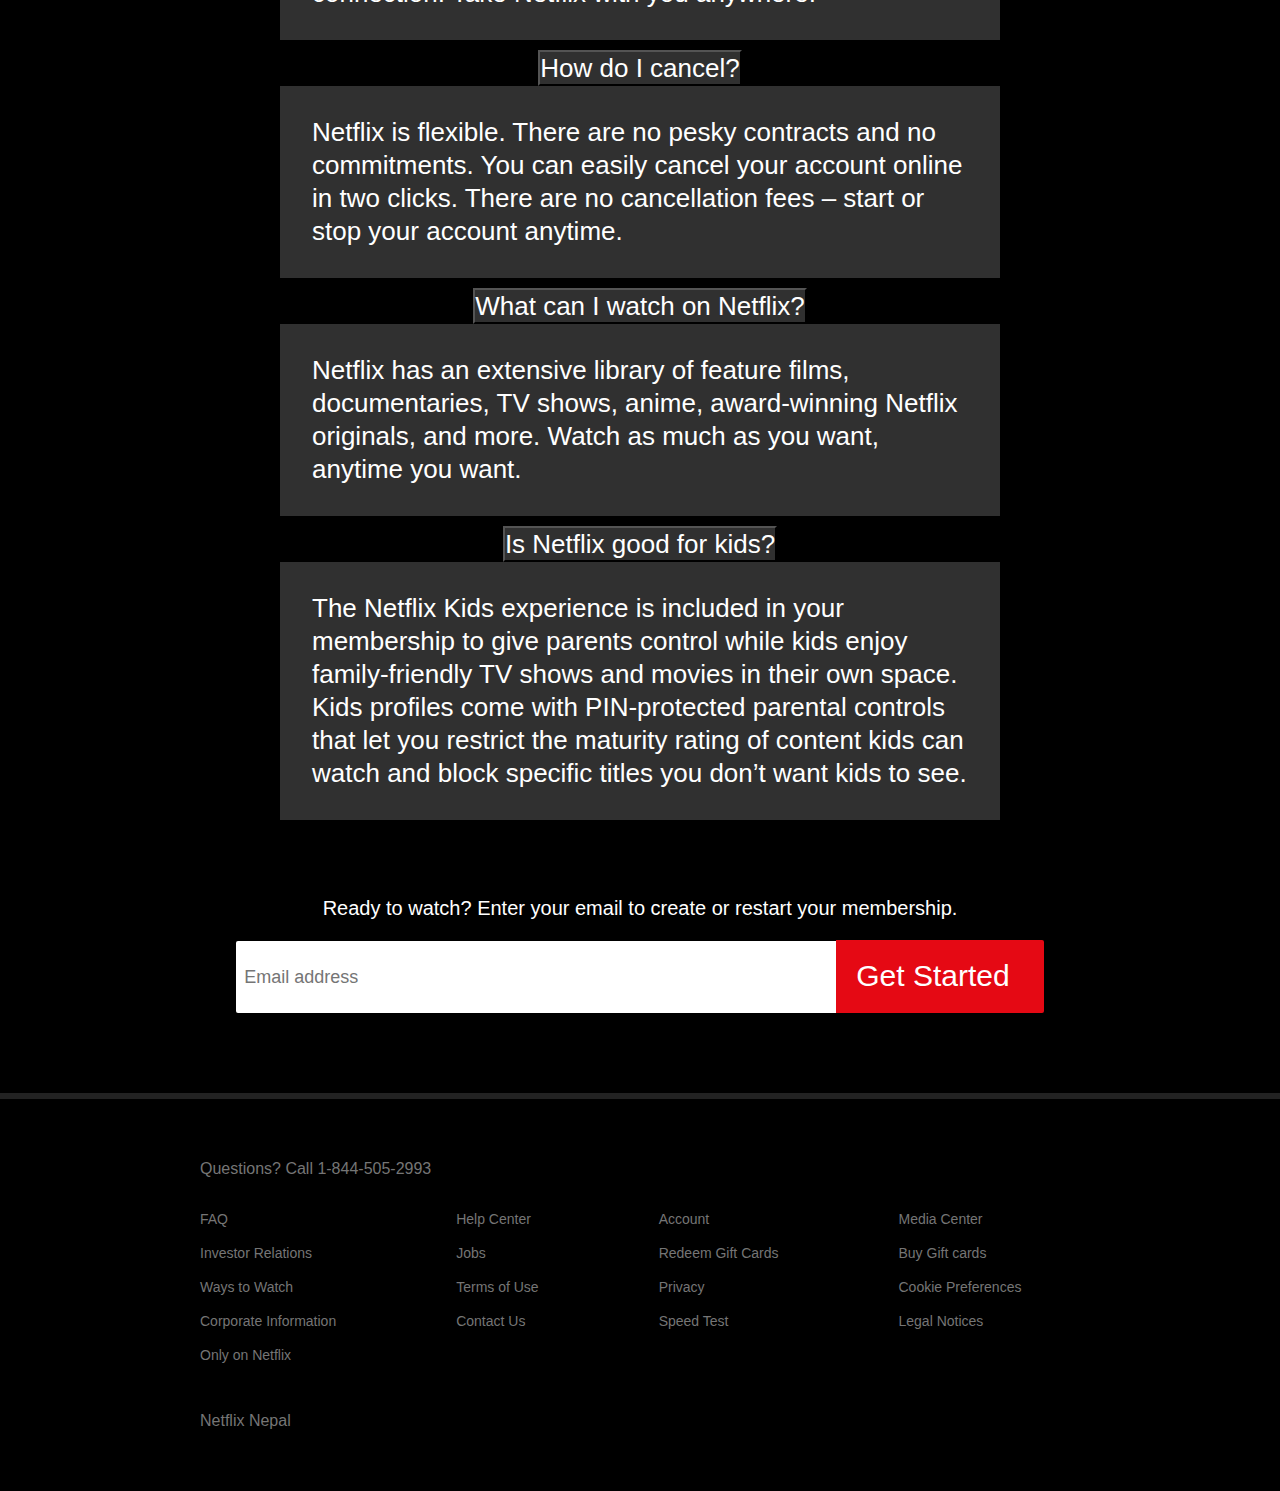
==== commit 4f913cfe: "appended bootstrap collapse accordion on faq" ====
--- a/index.html
+++ b/index.html
@@ -5,11 +5,16 @@
     <meta charset="UTF-8">
     <meta http-equiv="X-UA-Compatible" content="IE=edge">
     <meta name="viewport" content="width=device-width, initial-scale=1.0">
-    <title>Netflix Nepal</title>
+    <title>Myflix Nepal</title>
     <link rel="stylesheet" href="style.css">
     <link rel="stylesheet" href="https://use.fontawesome.com/releases/v5.15.4/css/all.css"
         integrity="sha384-DyZ88mC6Up2uqS4h/KRgHuoeGwBcD4Ng9SiP4dIRy0EXTlnuz47vAwmeGwVChigm" crossorigin="anonymous">
     <link rel="shortcut icon" href="images/favicon.png" type="image/png">
+
+    <!-- bootstrap -->
+    <!-- Bootstrap CSS -->
+    <link href="https://cdn.jsdelivr.net/npm/bootstrap@5.1.3/dist/css/bootstrap.min.css" rel="stylesheet"
+        integrity="sha384-1BmE4kWBq78iYhFldvKuhfTAU6auU8tT94WrHftjDbrCEXSU1oBoqyl2QvZ6jIW3" crossorigin="anonymous">
 
 </head>
 
@@ -33,11 +38,11 @@
             <div class="hero">
                 <div class="hero-contents">
                     <h1 class="title">Unlimited movies, TV shows and more.</h1>
-                    <p class="title-info">Watch anywhere. Cancel anytime.</p>
+                    <p class="feature-discription">Watch anywhere. Cancel anytime.</p>
                     <p class="sub-title">Ready to watch? Enter your email to create or restart your membership.</p>
                     <div class="input-btn">
                         <input type="Email" class="input" placeholder="Email address">
-                        <a href="" class="btn">Get Started<i class="fas fa-chevron-right"></i></a>
+                        <a href="" class="btnn">Get Started<i class="fas fa-chevron-right"></i></a>
                     </div>
                 </div>
             </div>
@@ -45,38 +50,40 @@
     </header>
     <hr class="seperator">
     <!-- section - 1-->
-    <section>
-        <div class="container">
-            <div class="main-contents">
-                <!-- Frame-1 -->
-                <div class="frames">
-                    <div class="frame-info">
-                        <h2 class="frame-title">Enjoy on your TV.</h2>
-                        <p class="title-info">Watch on Smart TVs, Playstation, Xbox, Chromecast, Apple TV, Blu-ray
+    <section class="features">
+        <div class="container">
+            <div class="features-contents">
+                <!-- feature-1 -->
+                <div class="features">
+                    <div class="feature-info">
+                        <h2 class="feature-title">Enjoy on your TV.</h2>
+                        <p class="feature-discription">Watch on Smart TVs, Playstation, Xbox, Chromecast, Apple TV,
+                            Blu-ray
                             players, and more.</p>
                     </div>
-                    <div class="frame-img">
-                        <img src="images/sec-1-img.png" alt="" class="img-responsive frame-img-main">
-                        <img src="images/sec-1-vid-img.png" alt="" class="img-responsive frame-img-vid">
-                    </div>
-                </div>
-            </div>
-        </div>
-    </section>
-    <hr class="seperator frames-seperator">
+                    <div class="feature-img">
+                        <img src="images/sec-1-img.png" alt="" class="img-responsive feature-img-main">
+                        <img src="images/sec-1-vid-img.png" alt="" class="img-responsive feature-img-vid">
+                    </div>
+                </div>
+            </div>
+        </div>
+    </section>
+    <hr class="seperator features-seperator">
     <!-- section 2 -->
     <section>
         <div class="container">
-            <div class="main-contents">
-                <!-- Frame-2 -->
-                <div class="frames reverse">
-                    <div class="frame-info">
-                        <h3 class="frame-title">Download your shows to watch offline.</h3>
-                        <p class="title-info">Save your favorites easily and always have something to watch.</p>
-                    </div>
-                    <div class="frame-img">
+            <div class="features-contents">
+                <!-- feature-2 -->
+                <div class="features reverse">
+                    <div class="feature-info">
+                        <h3 class="feature-title">Download your shows to watch offline.</h3>
+                        <p class="feature-discription">Save your favorites easily and always have something to watch.
+                        </p>
+                    </div>
+                    <div class="feature-img">
                         <img src="images/sec-2-mob-main.png" alt="" class="img-responsive">
-                        <div class="card">
+                        <div class="card-items">
                             <img src="images/sec-mob-no-2.png" alt="">
                             <div class="card-block">
                                 <p class="card-title">Stranger Things</p>
@@ -89,132 +96,257 @@
             </div>
         </div>
     </section>
-    <hr class="seperator frames-seperator">
+    <hr class="seperator features-seperator">
     <!-- section-3 -->
     <section>
         <div class="container">
-            <div class="main-contents">
-                <!-- Frame-2 -->
-                <div class="frames">
-                    <div class="frame-info">
-                        <h4 class="frame-title">Watch everywhere.</h4>
-                        <p class="title-info">Stream unlimited movies and TV shows on your phone, tablet, laptop, and TV.</p>
-                    </div>
-                    <div class="frame-img">
-                        <img src="images/sec-3-pc.png" alt="" class="img-responsive frame-img-main">
-                        <img src="images/sec-3-pc-img.png" alt="" class="img-responsive frame-img-mac-pic">
-                    </div>
-                </div>
-            </div>
-        </div>
-    </section>
-    <hr class="seperator frames-seperator">
+            <div class="features-contents">
+                <!-- feature-2 -->
+                <div class="features">
+                    <div class="feature-info">
+                        <h4 class="feature-title">Watch everywhere.</h4>
+                        <p class="feature-discription">Stream unlimited movies and TV shows on your phone, tablet,
+                            laptop, and TV.</p>
+                    </div>
+                    <div class="feature-img">
+                        <img src="images/sec-3-pc.png" alt="" class="img-responsive feature-img-main">
+                        <img src="images/sec-3-pc-img.png" alt="" class="img-responsive feature-img-mac-pic">
+                    </div>
+                </div>
+            </div>
+        </div>
+    </section>
+    <hr class="seperator features-seperator">
     <!-- section-4 -->
     <section>
         <div class="container">
-            <div class="main-contents">
-                <!-- Frame-2 -->
-                <div class="frames reverse">
-                    <div class="frame-info">
-                        <h5 class="frame-title">Create profiles for kids.</h5>
-                        <p class="title-info">Send kids on adventures with their favorite characters in a space made just for them—free with your membership.</p>
-                    </div>
-                    <div class="frame-img">
+            <div class="features-contents">
+                <!-- feature-2 -->
+                <div class="features reverse">
+                    <div class="feature-info">
+                        <h5 class="feature-title">Create profiles for kids.</h5>
+                        <p class="feature-discription">Send kids on adventures with their favorite characters in a space
+                            made just for them—free with your membership.</p>
+                    </div>
+                    <div class="feature-img">
                         <img src="images/sec-4-img.png" alt="" class="img-responsive">
                     </div>
                 </div>
             </div>
         </div>
     </section>
-    <hr class="seperator frames-seperator">
+    <hr class="seperator features-seperator">
     <!-- frequently asked questions section -->
     <section class="faq">
         <div class="container">
-            <div class="faq-contents">
-                <h6 class="frame-title">Frequently Asked Questions</h6>
-                <div class="faq-contents-bars">
-                    <div class="faq-contents-bar">
-                        <p class="title-info">What is Netflix?</p>
-                        <button class="nav-toggler_show-hide">
-                            <span></span>
-                        </button>  
-                    </div>
-                    <div class="faq-contents-bar">
-                        <p class="title-info">How much does Netflix cost?</p>
-                        <button class="nav-toggler_show-hide">
-                            <span></span>
-                        </button> 
-                    </div>
-                    <div class="faq-contents-bar">
-                        <p class="title-info">Where can I watch?</p>
-                        <button class="nav-toggler_show-hide">
-                            <span></span>
-                        </button> 
-                    </div>
-                    <div class="faq-contents-bar">
-                        <p class="title-info">How do I cancel?</p>
-                        <button class="nav-toggler_show-hide">
-                            <span></span>
-                        </button> 
-                    </div>
-                    <div class="faq-contents-bar">
-                        <p class="title-info">What can I watch on Netflix?</p>
-                        <button class="nav-toggler_show-hide">
-                            <span></span>
-                        </button> 
-                    </div>
-                    <div class="faq-contents-bar">
-                        <p class="title-info">Is Netflix good for kids?</p>
-                        <button class="nav-toggler_show-hide">
-                            <span></span>
-                        </button> 
-                    </div>
-                </div>
-                <p class="sub-title">Ready to watch? Enter your email to create or restart your membership.</p>
-                <div class="input-btn">
-                    <input type="Email" class="input" placeholder="Email address">
-                    <a href="" class="btn">Get Started<i class="fas fa-chevron-right"></i></a>
-                </div>
-            </div>
-        </div>
-        <hr class="seperator frames-seperator">
-        <!-- footer -->
-        <footer class="footer">
-            <div class="container">
-                <div class="footer-contents">
-                    <a href="#" class="footer-contents-title"><p>Questions? Call 1-844-505-2993</p></a>
-                    <div class="footer-info">
-                        <div class="footer-info-items">
-                            <a href="#"><p>FAQ</p></a>
-                            <a href="#"><p>Investor Relations</p></a>
-                            <a href="#"><p>Ways to Watch</p></a>
-                            <a href="#"><p>Corporate Information</p></a>
-                            <a href="#"><p>Only on Netflix</p></a>
-                        </div>
-                        <div class="footer-info-items">
-                            <a href="#"><p>Help Center</p></a>
-                            <a href="#"><p>Jobs</p></a>
-                            <a href="#"><p>Terms of Use</p></a>
-                            <a href="#"><p>Contact Us</p></a>
-                        </div>
-                        <div class="footer-info-items">
-                            <a href="#"><p>Account</p></a>
-                            <a href="#"><p>Redeem Gift Cards</p></a>
-                            <a href="#"><p>Privacy</p></a>
-                            <a href="#"><p>Speed Test</p></a>
-                        </div>
-                        <div class="footer-info-items">
-                            <a href="#"><p>Media Center</p></a>
-                            <a href="#"><p>Buy Gift cards</p></a>
-                            <a href="#"><p>Cookie Preferences</p></a>
-                            <a href="#"><p>Legal Notices</p></a>
-                        </div>
-                    </div>
-                    <p class="footer-contents-title"> Netflix Nepal</p>
-                </div>
-            </div>
-        </footer>
-    </section>
+            <div class="accordion faq-contents" id="accordionExample">
+                <h6 class="feature-title">Frequently Asked Questions</h6>
+                <div class="accordion-item">
+                    <h2 class="accordion-header" id="headingOne">
+                        <button class="accordion-button " type="button" data-bs-toggle="collapse"
+                            data-bs-target="#collapseOne" aria-expanded="true" aria-controls="collapseOne">
+                            <p class="feature-discription"> What is Netflix?</p>
+                        </button>
+                    </h2>
+                    <div id="collapseOne" class="accordion-collapse collapse" aria-labelledby="headingOne"
+                        data-bs-parent="#accordionExample">
+                        <div class="accordion-body">
+                            <div class="accordion-body-content">
+                                <p>Netflix is a streaming service that offers a wide variety of award-winning TV shows,
+                                    movies, anime, documentaries, and more on thousands of internet-connected devices.</p>
+
+                                <p>You can watch as much as you want, whenever you want without a single commercial – all
+                                    for one low monthly price. There's always something new to discover and new TV shows and
+                                    movies are added every week!</p>
+                            </div>
+                        </div>
+                    </div>
+                </div>
+                <div class="accordion-item">
+                    <h2 class="accordion-header" id="headingTwo">
+                        <button class="accordion-button collapsed" type="button" data-bs-toggle="collapse"
+                            data-bs-target="#collapseTwo" aria-expanded="false" aria-controls="collapseTwo">
+                            <p class="feature-discription">How much does Netflix cost?</p>
+                        </button>
+                    </h2>
+                    <div id="collapseTwo" class="accordion-collapse collapse" aria-labelledby="headingTwo"
+                        data-bs-parent="#accordionExample">
+                        <div class="accordion-body">
+                            <div class="accordion-body-content">
+                                Watch Netflix on your smartphone, tablet, Smart TV, laptop, or streaming device, all for
+                                one fixed monthly fee. Plans range from USD3.99 to USD11.99 a month. No extra costs, no
+                                contracts.
+                            </div>
+                        </div>
+                    </div>
+                </div>
+                <div class="accordion-item">
+                    <h2 class="accordion-header" id="headingThree">
+                        <button class="accordion-button collapsed" type="button" data-bs-toggle="collapse"
+                            data-bs-target="#collapseThree" aria-expanded="false" aria-controls="collapseThree">
+                            <p class="feature-discription">Where can I watch?</p>
+                        </button>
+                    </h2>
+                    <div id="collapseThree" class="accordion-collapse collapse" aria-labelledby="headingThree"
+                        data-bs-parent="#accordionExample">
+                        <div class="accordion-body">
+                            <div class="accordion-body-content">
+                               <p> Watch anywhere, anytime. Sign in with your Netflix account to watch instantly on the web
+                                at netflix.com from your personal computer or on any internet-connected device that
+                                offers the Netflix app, including smart TVs, smartphones, tablets, streaming media
+                                players and game consoles.</p>
+
+                                <p>You can also download your favorite shows with the iOS, Android, or Windows 10 app. Use
+                                    downloads to watch while you're on the go and without an internet connection. Take
+                                    Netflix with you anywhere.</p>
+                            </div>
+                        </div>
+                    </div>
+                </div>
+                <div class="accordion-item">
+                    <h2 class="accordion-header" id="headingFour">
+                        <button class="accordion-button collapsed" type="button" data-bs-toggle="collapse"
+                            data-bs-target="#collapseFour" aria-expanded="false" aria-controls="collapseFour">
+                            <p class="feature-discription">How do I cancel?</p>
+                        </button>
+                    </h2>
+                    <div id="collapseFour" class="accordion-collapse collapse" aria-labelledby="headingFour"
+                        data-bs-parent="#accordionExample">
+                        <div class="accordion-body">
+                            <div class="accordion-body-content">
+                                Netflix is flexible. There are no pesky contracts and no commitments. You can easily
+                                cancel your account online in two clicks. There are no cancellation fees – start or stop
+                                your account anytime.
+                            </div>
+                        </div>
+                    </div>
+                </div>
+                <div class="accordion-item">
+                    <h2 class="accordion-header" id="headingFive">
+                        <button class="accordion-button collapsed" type="button" data-bs-toggle="collapse"
+                            data-bs-target="#collapseFive" aria-expanded="false" aria-controls="collapseFive">
+                            <p class="feature-discription">What can I watch on Netflix?</p>
+                        </button>
+                    </h2>
+                    <div id="collapseFive" class="accordion-collapse collapse" aria-labelledby="headingFive"
+                        data-bs-parent="#accordionExample">
+                        <div class="accordion-body">
+                            <div class="accordion-body-content">
+                                Netflix has an extensive library of feature films, documentaries, TV shows, anime,
+                                award-winning Netflix originals, and more. Watch as much as you want, anytime you want.
+                            </div>
+                        </div>
+                    </div>
+                </div>
+                <div class="accordion-item">
+                    <h2 class="accordion-header" id="headingSix">
+                        <button class="accordion-button collapsed" type="button" data-bs-toggle="collapse"
+                            data-bs-target="#collapseSix" aria-expanded="false" aria-controls="collapseSix">
+                            <p class="feature-discription">Is Netflix good for kids?</p>
+                        </button>
+                    </h2>
+                    <div id="collapseSix" class="accordion-collapse collapse" aria-labelledby="headingSix"
+                        data-bs-parent="#accordionExample">
+                        <div class="accordion-body">
+                            <div class="accordion-body-content">
+                                <p>The Netflix Kids experience is included in your membership to give parents control while
+                                    kids enjoy family-friendly TV shows and movies in their own space.</p>
+                                <p>Kids profiles come with PIN-protected parental controls that let you restrict the
+                                    maturity rating of content kids can watch and block specific titles you don’t want kids
+                                    to see.</p>
+                            </div>
+                        </div>
+                    </div>
+                </div>
+                <div class="faq-input">
+                    <p class="sub-title">Ready to watch? Enter your email to create or restart your membership.</p>
+                    <div class="input-btn">
+                        <input type="Email" class="input" placeholder="Email address">
+                        <a href="" class="btnn">Get Started<i class="fas fa-chevron-right"></i></a>
+                    </div>
+                </div>
+            </div>
+        </div>
+    </section>
+    <hr class="seperator features-seperator">
+    <!-- footer -->
+    <footer class="footer">
+        <div class="container">
+            <div class="footer-contents">
+                <a href="#" class="footer-contents-title">
+                    <p>Questions? Call 1-844-505-2993</p>
+                </a>
+                <div class="footer-info">
+                    <div class="footer-info-items">
+                        <a href="#">
+                            <p>FAQ</p>
+                        </a>
+                        <a href="#">
+                            <p>Investor Relations</p>
+                        </a>
+                        <a href="#">
+                            <p>Ways to Watch</p>
+                        </a>
+                        <a href="#">
+                            <p>Corporate Information</p>
+                        </a>
+                        <a href="#">
+                            <p>Only on Netflix</p>
+                        </a>
+                    </div>
+                    <div class="footer-info-items">
+                        <a href="#">
+                            <p>Help Center</p>
+                        </a>
+                        <a href="#">
+                            <p>Jobs</p>
+                        </a>
+                        <a href="#">
+                            <p>Terms of Use</p>
+                        </a>
+                        <a href="#">
+                            <p>Contact Us</p>
+                        </a>
+                    </div>
+                    <div class="footer-info-items">
+                        <a href="#">
+                            <p>Account</p>
+                        </a>
+                        <a href="#">
+                            <p>Redeem Gift Cards</p>
+                        </a>
+                        <a href="#">
+                            <p>Privacy</p>
+                        </a>
+                        <a href="#">
+                            <p>Speed Test</p>
+                        </a>
+                    </div>
+                    <div class="footer-info-items">
+                        <a href="#">
+                            <p>Media Center</p>
+                        </a>
+                        <a href="#">
+                            <p>Buy Gift cards</p>
+                        </a>
+                        <a href="#">
+                            <p>Cookie Preferences</p>
+                        </a>
+                        <a href="#">
+                            <p>Legal Notices</p>
+                        </a>
+                    </div>
+                </div>
+                <p class="footer-contents-title"> Netflix Nepal</p>
+            </div>
+        </div>
+    </footer>
+    </section>
+
+    <!-- Option 1: Bootstrap Bundle with Popper -->
+    <script src="https://cdn.jsdelivr.net/npm/bootstrap@5.1.3/dist/js/bootstrap.bundle.min.js"
+        integrity="sha384-ka7Sk0Gln4gmtz2MlQnikT1wXgYsOg+OMhuP+IlRH9sENBO0LRn5q+8nbTov4+1p"
+        crossorigin="anonymous"></script>
 
     <script src="script.js"></script>
 </body>
--- a/style.css
+++ b/style.css
@@ -31,37 +31,38 @@
 }
 
 html,body{
-    background: var(--color-primary-black);
+    background: var(--color-primary-black) !important;
     font-family: "Netflix sans", sans-serif;
-    
 }
 
 .container{
-    max-width: 1200px;
-    margin: 0 auto;
+    max-width: 1200px ;
+    margin: 0 auto !important;
 }
 .img-responsive{
     max-width: 100%;
     height: auto;
 }
 .seperator{
-    height: 6px;
+    height: 6px !important;
     background: var(--color-seperator);
     border: none;
+    margin: 0;
+    opacity: 1;
 }
 
 /* .........................header styling.................... */
 
 .header{
     background: url(images/netflix-landingpage-img.png) no-repeat center center / cover;
-    height: 100vh;
+    /* height: 100vh; */
     position: relative;
-    min-height: 660px;
+    /* min-height: 660px; */
 }
 .header:after{
     content: " ";
     width: 100%;
-    height: 100vh;
+    height: 100%;
     top: 0;
     left: 0;
     position: absolute;
@@ -78,7 +79,6 @@
     justify-content: space-between;
     padding: 28px 56px;
     z-index: 9999999;
-    margin-bottom: 120px;
 }
 .navbar-links{
     display: flex;
@@ -113,11 +113,15 @@
     text-decoration: none;
     z-index: 99;
 }
+.sign-in:hover{
+    color: white;
+}
 
 /* .......................hero-section styling........................... */
 .hero{
     display: flex;
     justify-content: center;
+    padding-block: 140px;
 }
 .hero-contents{
     display: flex;
@@ -125,7 +129,6 @@
     align-items: center;
     z-index: 99999;
     text-align: center;
-    padding-block: 60px;
 }
 .title{
     font-weight: 700 ;
@@ -135,12 +138,11 @@
     max-width: 20ch;
     margin-bottom: 16px;
 }
-.title-info{
+.feature-discription{
     font-weight: 400;
     font-size: 26px;
     line-height: 32px;
     color: var(--color-primary-white);
-    margin-bottom: 30px;
 }
 .sub-title{
     font-weight: 500;
@@ -162,84 +164,86 @@
     padding: 26px 360px 26px 8px ;
     cursor: pointer;
     outline: none;
-    border-right: 0;
-    border-radius: 2px;
-}
-.btn{
+    border: none;
+    border-radius: 2px 0 0 2px;
+}
+.btnn{
     font-weight: 400 ;
     font-size: 30px;
     line-height: 38px;
     color: var(--color-primary-white);
     text-decoration: none;
     background: var(--color-primary-red);
-    padding: 18px 20px;
+    padding: 17px 20px;
     text-align: center;
     outline: none;
-    border-left: 0;
-    border-radius: 2px;
-
-}
-.btn > i{
+    border: none;
+    border-radius: 0 2px 2px 0;
+}
+.btnn:hover{
+    color: var(--color-primary-white);
+}
+.btnn > i{
     font-size: 26px;
     color: var(--color-primary-white);
     margin-left: 14px;
 }
 
 
-/* ......................... section-1 frames styling.................... */
-
-.frames {
+/* ......................... section-1 feature styling.................... */
+
+.features {
     display: flex;
     margin-block: 50px;
     align-items: center;
     gap: 60px;
 }
-.frame-info{
+.feature-info{
     width: 50%;
 }
-.frame-title{
+.feature-title{
     font-weight: 700;
     font-size: 50px;
     line-height: 55px;
     color: var(--color-primary-white);
     margin-block: 20px;
 }
-.frame-img{
+.feature-img{
     width: 50%;
     position: relative;
     z-index: 99999;
 }
-.frame-img > .frame-img-main{
+.feature-img > .feature-img-main{
     z-index: 2222222;
     position: relative;
 }
-.frame-img-vid{
+.feature-img-vid{
     position: absolute;
     height: 217  ;
     width: 68%;
-    top: 83px;
-    right: 113px;
+    top: 82px;
+    right: 129px;
     z-index: 0;
 }
-main .container > .frames-seperator{
+main .container > .features-seperator{
     max-width: none;
 }
 
-/* ....................section-2 frames styling........................... */
+/* ....................section-2 features styling........................... */
 .reverse{
     flex-direction: row-reverse;
 }
-.card{
-    position: absolute;
-    top: 248px;
-    left: 92px;
-    padding: 8px 10px;
-    border-radius: 10px;
-    display: flex;
-    background: var(--color-primary-black);
-    align-items: center;
-    border: 3px solid rgba(255,255,255, 0.25);
-    width: 324px;
+.card-items{
+    position: absolute !important;
+    top: 248px !important;
+    left: 92px !important;
+    padding: 8px 10px !important;
+    border-radius: 10px !important;
+    display: flex !important;
+    background: var(--color-primary-black) !important;
+    align-items: center !important;
+    border: 3px solid rgba(255,255,255, 0.25) !important;
+    width: 324px !important;
 }
 .card-block{
     background: var(--color-primary-black);
@@ -262,13 +266,13 @@
     margin-left: auto;
 }
 
-/* ..........................section-3 frames styling.......................... */
-
-.frame-img-mac-pic{
-    width: 62%;
+/* ..........................section-3  styling.......................... */
+
+.feature-img-mac-pic{
+    width: 56%;
     top: 29px;
     position: absolute;
-    right: 118px;
+    right: 166px;
     z-index: 2222;
 } 
 
@@ -281,18 +285,18 @@
     align-items: center;
     text-align: center;
     margin-block: 80px;
-
-}
-.faq-contents > .frame-title{
+}
+.faq-contents > .feature-title{
     margin-bottom: 50px;
 }
 .faq-contents-bars{
     margin-bottom: 60px;
 }
-.faq-contents-bar > .title-info{
+.faq-contents-bar > .feature-discription{
     margin-bottom: 0;
 }
 .faq-contents-bar{
+    width: 100%;
     background: #303030;    ;
     display: flex;
     align-items: center;
@@ -307,6 +311,10 @@
     font-size: 20px;
     text-decoration: none;
 }
+.faq-input{
+    margin-top: 66px;
+    text-align: center;
+}
 
 /* ...................footer styling.............................. */
 
@@ -362,7 +370,7 @@
 /* .......................Sign-in page Styling .........................*/
 
 .sign-up_page_body{
-    background: url(images/netflix-signup-landingpageimg.png) no-repeat center center / cover;
+    background: url(images/netflix-signup-landingpageimg.png) no-repeat center center / cover !important;
 } 
 .sign-in_page_navbar-contents{
     margin-bottom: 0;
@@ -539,6 +547,67 @@
   }
   /* nav-toggler_show-hide css ends */
 
+
+  
+/* bootstrap override codes........................ */
+
+#headingOne > button{
+    margin-left: 0;
+    background: #303030;
+    color: white !important;
+}
+#headingTwo > button{
+    margin-left: 0;
+    background: #303030;
+}
+#headingThree > button{
+    margin-left: 0;
+    background: #303030;
+}
+#headingFour > button{
+    margin-left: 0;
+    background: #303030;
+}
+#headingFive > button{
+    margin-left: 0;
+    background: #303030;
+}
+#headingSix > button{
+    margin-left: 0;
+    background: #303030;
+}
+.accordion-item{
+    margin-bottom: 10px;
+    width: 60%;
+}
+.accordion-body{
+    background: #303030;
+    padding: 30px 32px;
+}
+.accordion-body-content{
+    font-size: 26px;
+    font-style: normal;
+    font-weight: 400;
+    line-height: 33px;
+    color: #FFFFFF;
+    text-align: start;
+}
+.accordion-item{
+    border: none !important;
+    background-color: none;
+}
+.accordion-item > h2 > button > p{
+    margin-bottom: 0;
+}
+.accordion-collapse {
+    background: #303030;
+}
+.accordion-button::after{
+    margin-left: 0;
+}
+
+
+
 /* ......................Media Queries Starts..........................  */
 
 /* media queries for Ipad & Tablet  */
@@ -554,12 +623,14 @@
         font-size: 56px;
         line-height: 60px;
     }
-    .title-info{
+    .feature-discription{
         margin-bottom: 15px;
     }
     .sub-title{
         border-radius: 4px;
         max-width: 36ch;
+        margin-bottom: 20px !important; 
+        margin: auto;
     }
     .input-btn{
         flex-direction: column;
@@ -569,33 +640,34 @@
         margin-bottom: 30px;
         padding: 20px 360px 20px 16px;
     }
-    .btn{
+    .btnn{
         padding: 10px 18px;
         font-size: 20px;
     }
-    .frames{
+    .features{
         flex-direction: column;
         text-align: center;
         gap: 20px;
     }
-    .frame-info {
+    .feature-info {
         width: 100%;
         text-align: center;
     }
-    .frame-title{
+    .feature-title{
         font-size: 42px;
         margin-block: 10px;
     }
-    .title-info{
+    .feature-discription{
         font-size: 20px;
         max-width: 63ch;
     }
-    .frame-img{
+    .feature-img{
         width: 100%;
     }
-    .card{
-        width: 360px;
-        left: 180px;
+    .card-items{
+        width: 324px !important;
+        left: 180px !important;
+        top: 250px !important;
     }
     .footer-info{
         gap: 46px;
@@ -603,11 +675,11 @@
     .footer-info-items a > p {
         margin-bottom: 24px;
     }    
-    .frame-img-mac-pic{
+    .feature-img-mac-pic{
         width: 50%;
         right: 180px;
     }
-    .faq-contents > .frame-title {
+    .faq-contents > .feature-title {
         margin-bottom: 25px;
     }    
     .faq-contents-bar{
@@ -629,7 +701,13 @@
     .sign-up_page-footer .container .footer-contents > .footer-info {
         gap: 75px;
     } 
-    
+    /* bootstrap */
+    .accordion-item{
+        width: 88%;
+    }
+    .accordion-body-content{
+        font-size: 20px;
+    }
 }
 
 /* media queries for Mobile  */
@@ -638,14 +716,6 @@
     .container{
         max-width: 380px ;
     } 
-    .header{
-        height: 0;
-        min-height: 530px;
-    }
-    .header:after{
-        height: 50vh;
-        background: rgba(0,0,0,0.2);
-    }
     .seperator{
         height: 12px;
     }
@@ -669,7 +739,7 @@
         font-size: 30px;
         line-height: 30px;
     }
-    .title-info {
+    .feature-discription{
         font-size: 18px;
         max-width: 50ch;
     }
@@ -685,35 +755,36 @@
         font-size: 14px;
         margin-bottom: 16px;
     }
-    .btn {
+    .btnn {
         padding: 2px 16px;
         font-size: 14px;
         border-radius: 4px;
     }
-    .btn > i {
+    .btnn > i {
         font-size: 12px;
         margin-left: 10px;
     }
-    .frame-title {
+    .feature-title {
         font-size: 28px;
         line-height: 40px;
         margin-block: 5px;
     }
-    .frames {
+    .features {
         gap: 8px;
     }
-    .frame-img-vid {
+    .feature-img-vid {
         width: 73%;
-        top: 59px;
-        right: 53px;
-    }
-    .card{
-        width: 270px;
-        left: 54px;
-        top: 198px;
-        padding: 8px;
-    }
-    body > section:nth-child(5) > div > div > div > div.frame-img > div > img:nth-child(1){
+        top: 50px;
+        right: 50px;
+    }
+    .card-items{
+        width: 236px !important;
+        left: 180px;
+        padding: 4px 8px;
+        top: 184px !important;
+        left: 64px !important;
+    }
+    body > section:nth-child(5) > div > div > div > div.feature-img > div > img:nth-child(1){
         width: 14%;
     }
     .faq-contents{
@@ -725,7 +796,7 @@
     .faq-contents-bars{
         width: 100%;
     }
-    .frame-img-mac-pic {
+    .feature-img-mac-pic {
         width: 60%;
         right: 70px;
     }
@@ -761,7 +832,7 @@
         border-top: 0;
     }
     .sign-up_page_body{
-        background: none;
+        background: none !important;
     }
     .sign-in_btn{
         padding: 16px 160px;
@@ -792,6 +863,14 @@
         gap: 0;
     }
 
+    /* bootstrap */
+    .accordion-item{
+        width: 100%;
+    }
+    .accordion-body-content{
+        font-size: 16px;
+        line-height: 26px;
+    }
 
 
 
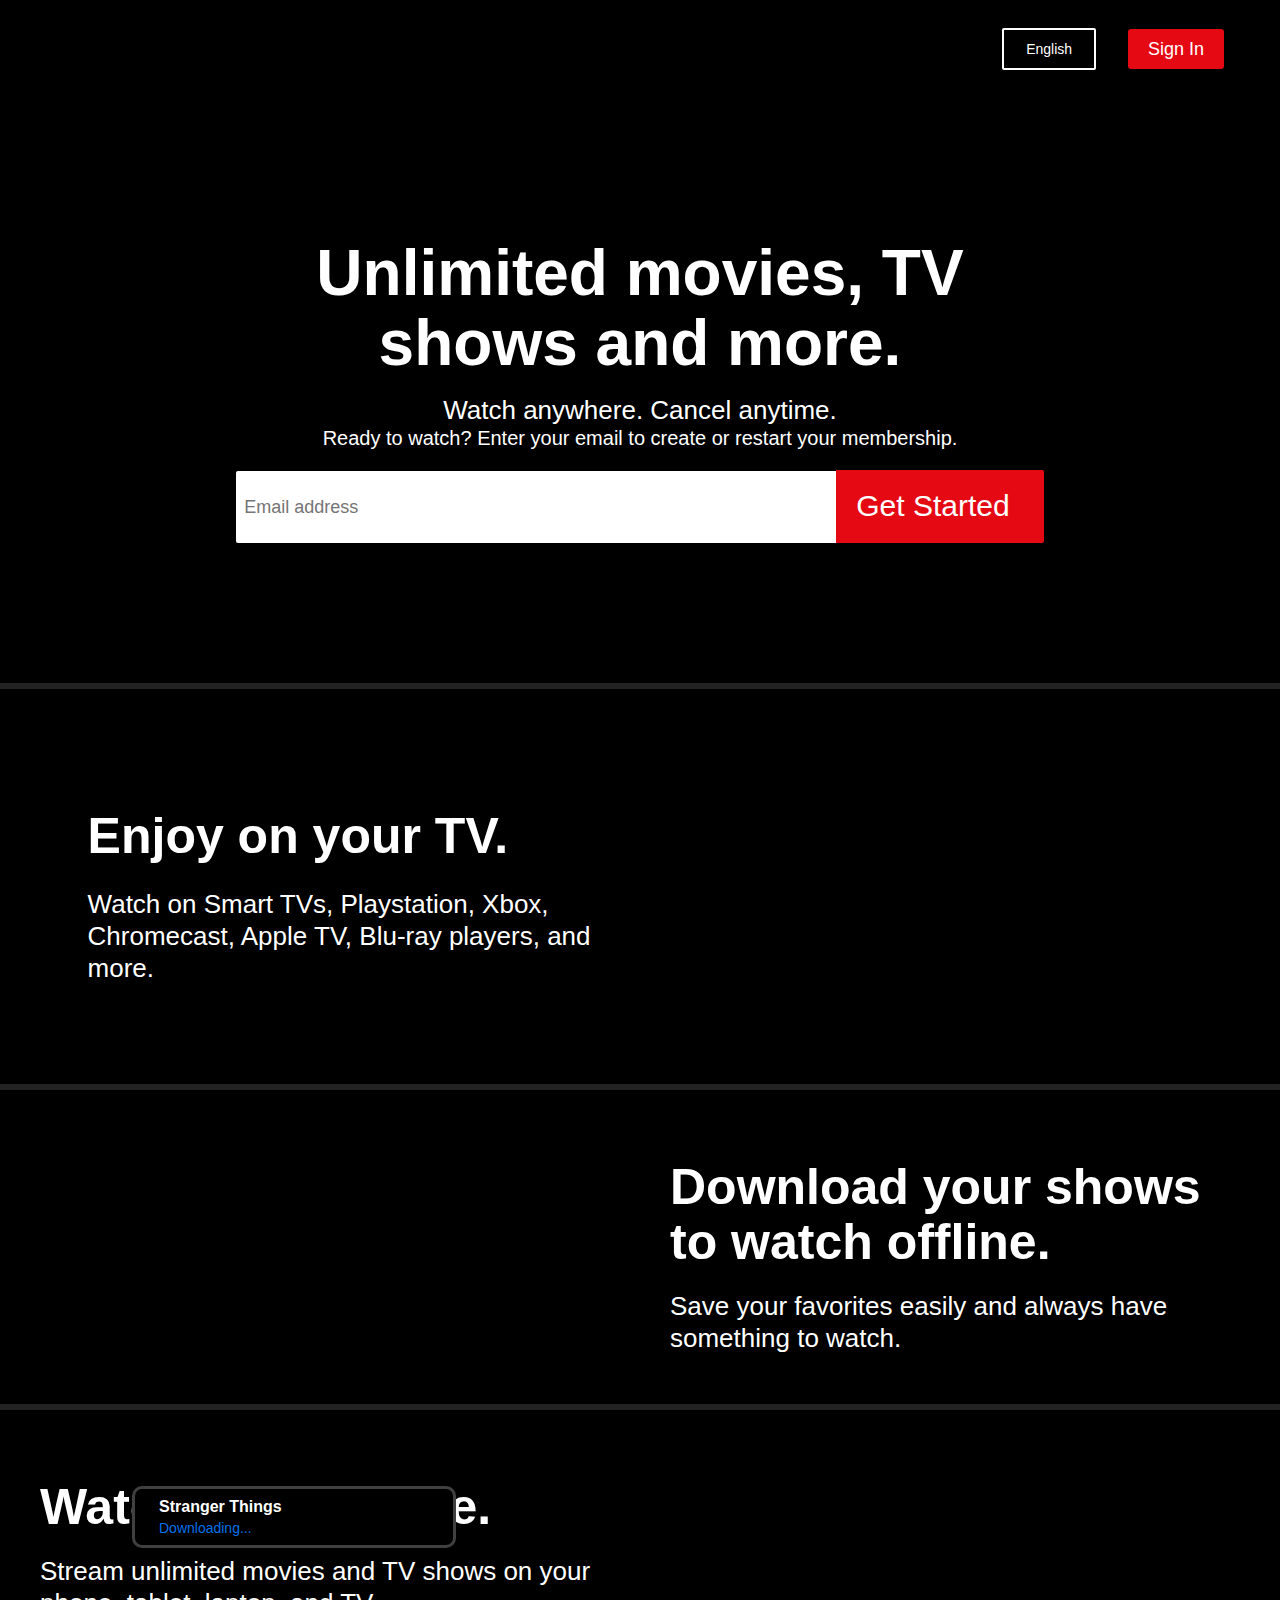
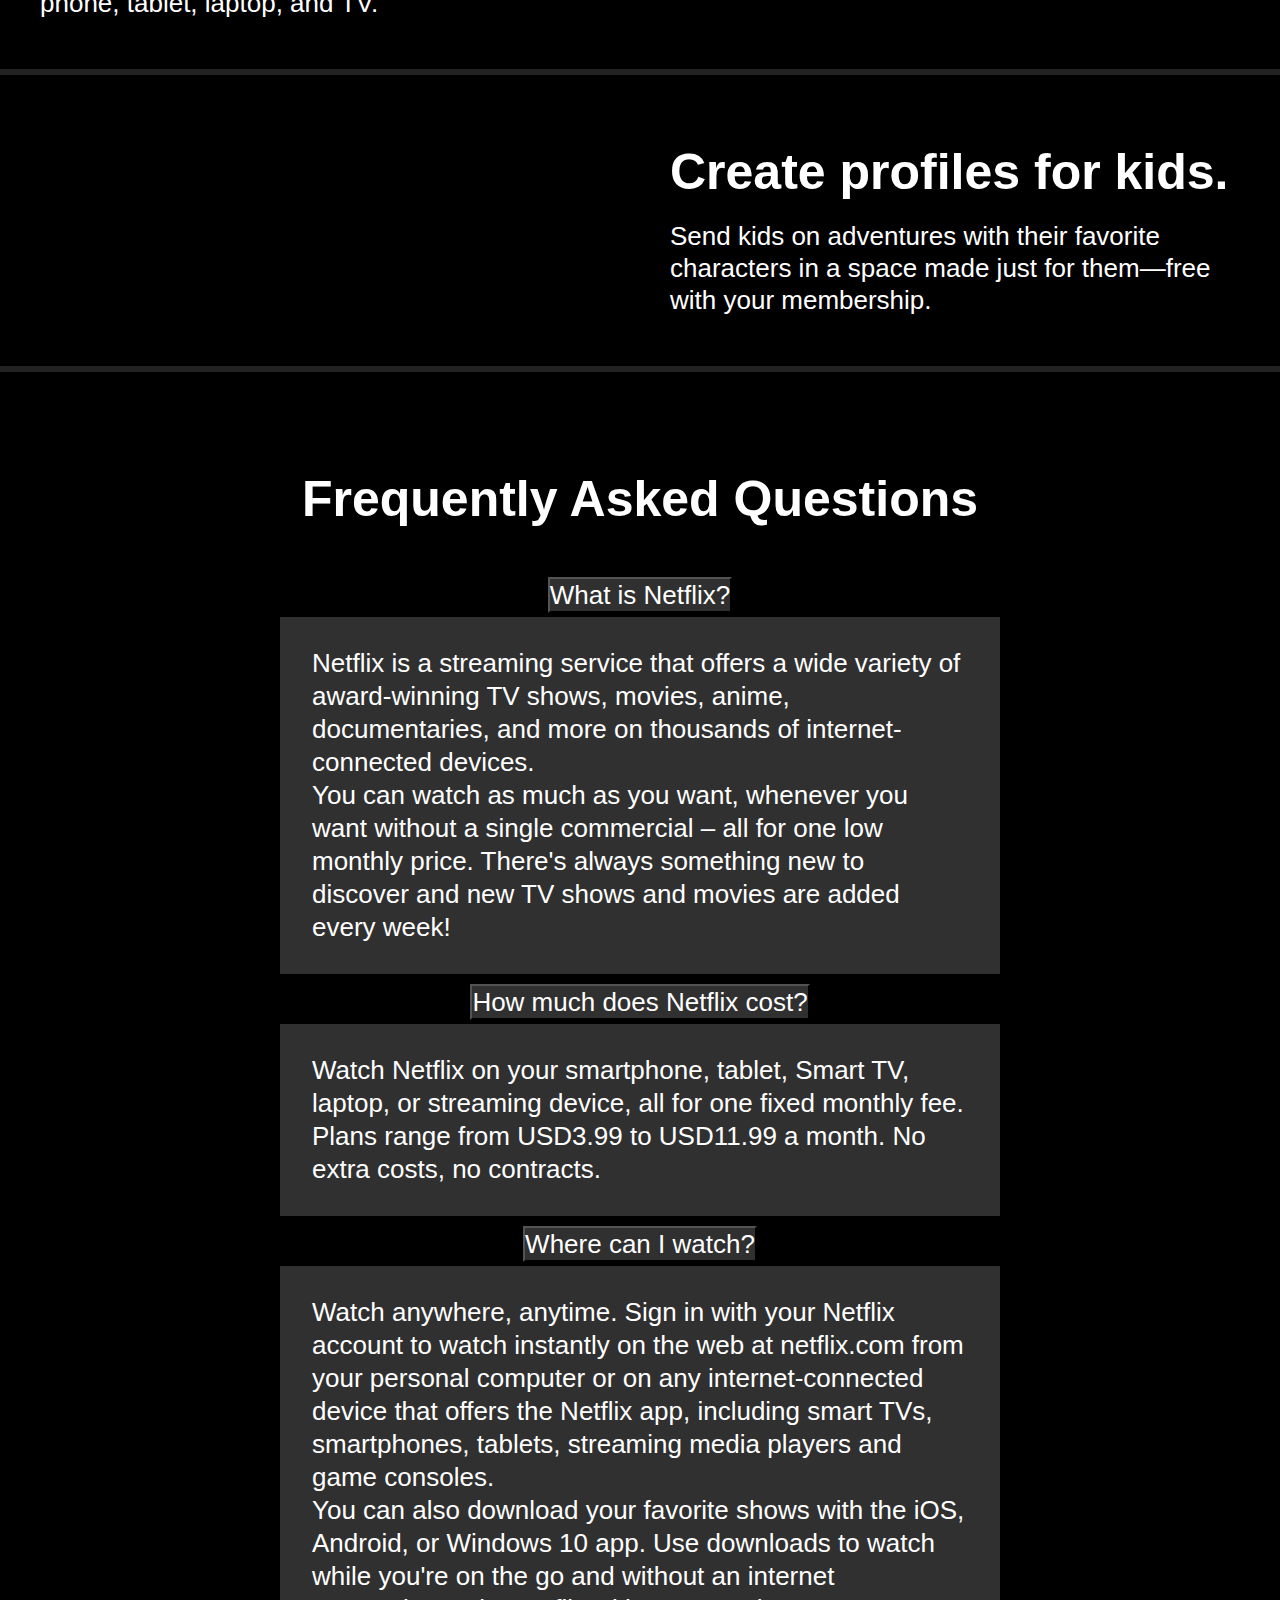
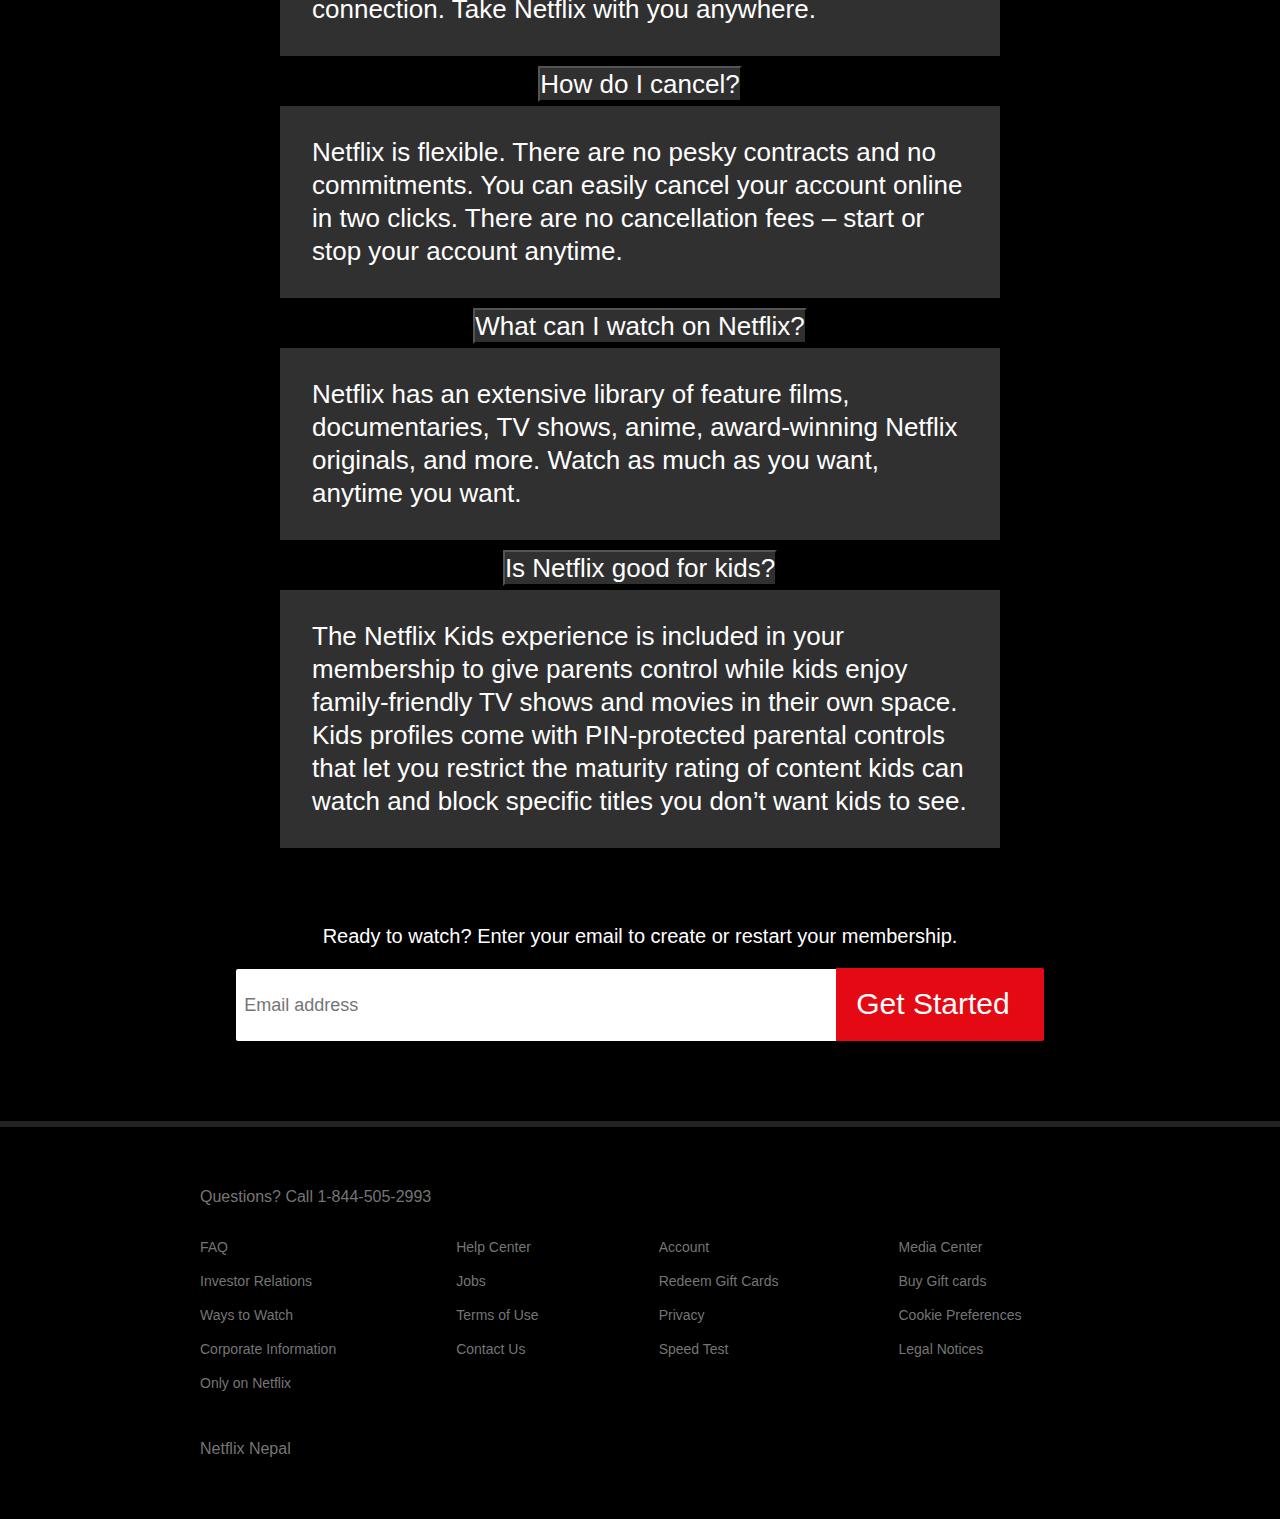
==== commit 8e66d437: "attached video link" ====
--- a/index.html
+++ b/index.html
@@ -9,6 +9,7 @@
     <link rel="stylesheet" href="style.css">
     <link rel="stylesheet" href="https://use.fontawesome.com/releases/v5.15.4/css/all.css"
         integrity="sha384-DyZ88mC6Up2uqS4h/KRgHuoeGwBcD4Ng9SiP4dIRy0EXTlnuz47vAwmeGwVChigm" crossorigin="anonymous">
+    <!-- favicon -->
     <link rel="shortcut icon" href="images/favicon.png" type="image/png">
 
     <!-- bootstrap -->
@@ -63,7 +64,9 @@
                     </div>
                     <div class="feature-img">
                         <img src="images/sec-1-img.png" alt="" class="img-responsive feature-img-main">
-                        <img src="images/sec-1-vid-img.png" alt="" class="img-responsive feature-img-vid">
+                        <video class="feature-img-vid" autoplay loop> 
+                            <source src="https://assets.nflxext.com/ffe/siteui/acquisition/ourStory/fuji/desktop/video-tv-0819.m4v" type="video/mp4">
+                        </video>
                     </div>
                 </div>
             </div>
--- a/style.css
+++ b/style.css
@@ -1,878 +1,898 @@
-:root{
-        /* color */
-    /* red */
-    --color-primary-red:  #E50914;
-    --color-btn-hover: #E50914 ;
-    --color-btn-active: #BB0A12 ;
-    --color-btn-rest: #E50914 ;
-
-    --color-primary-black: #000000 ;
-    --color-header-bg: hsla(0, 0%, 0%, 0.7) ;
-
-    --color-gray: #8C8C8C;
-    --color-seperator: #222222;
-    --color-footer-p: #757575 ;
-    --color-sign-in-help: #B3B3B3 ;
-
-    --color-primary-white: #FFFFFF ;
-
-    --color-main-blue: #0071EB ;
-    --color-main-orange: #FFA00A ;
-    --color-main-green: #5FA53F; 
-
-    --color-facebook: #4267B2 ;
-
-}
-
-*{
-    margin: 0 ;
-    padding: 0;
-    box-sizing: border-box;
-}
-
-html,body{
-    background: var(--color-primary-black) !important;
-    font-family: "Netflix sans", sans-serif;
-}
-
-.container{
-    max-width: 1200px ;
-    margin: 0 auto !important;
-}
-.img-responsive{
-    max-width: 100%;
-    height: auto;
-}
-.seperator{
-    height: 6px !important;
-    background: var(--color-seperator);
-    border: none;
-    margin: 0;
-    opacity: 1;
+:root {
+  /* color */
+  /* red */
+  --color-primary-red: #e50914;
+  --color-btn-hover: #e50914;
+  --color-btn-active: #bb0a12;
+  --color-btn-rest: #e50914;
+
+  --color-primary-black: #000000;
+  --color-header-bg: hsla(0, 0%, 0%, 0.7);
+
+  --color-gray: #8c8c8c;
+  --color-seperator: #222222;
+  --color-footer-p: #757575;
+  --color-sign-in-help: #b3b3b3;
+
+  --color-primary-white: #ffffff;
+
+  --color-main-blue: #0071eb;
+  --color-main-orange: #ffa00a;
+  --color-main-green: #5fa53f;
+
+  --color-facebook: #4267b2;
+}
+
+* {
+  margin: 0;
+  padding: 0;
+  box-sizing: border-box;
+}
+
+html,
+body {
+  background: var(--color-primary-black) !important;
+  font-family: "Netflix sans", sans-serif;
+}
+
+.container {
+  max-width: 1200px;
+  margin: 0 auto !important;
+}
+.img-responsive {
+  max-width: 100%;
+  height: auto;
+}
+.seperator {
+  height: 6px !important;
+  background: var(--color-seperator);
+  border: none;
+  margin: 0;
+  opacity: 1;
 }
 
 /* .........................header styling.................... */
 
-.header{
-    background: url(images/netflix-landingpage-img.png) no-repeat center center / cover;
-    /* height: 100vh; */
-    position: relative;
-    /* min-height: 660px; */
-}
-.header:after{
-    content: " ";
+.header {
+  background: url(images/netflix-landingpage-img.png) no-repeat center center /
+    cover;
+  position: relative;
+}
+.header:after {
+  content: " ";
+  width: 100%;
+  height: 100%;
+  top: 0;
+  left: 0;
+  position: absolute;
+  background: rgba(0, 0, 0, 0.6);
+}
+.header > .container {
+  max-width: 1600px;
+}
+
+/* .........................navbar styling..................... */
+
+.navbar-contents {
+  display: flex;
+  justify-content: space-between;
+  padding: 28px 56px;
+  z-index: 9999999;
+}
+.navbar-links {
+  display: flex;
+  text-align: center;
+  gap: 32px;
+  align-items: center;
+}
+.navbar-logo {
+  z-index: 2;
+}
+.navbar-links > .language-selector {
+  font-family: "Netflix Sans", sans-serif;
+  font-size: 14px;
+  font-weight: 400;
+  line-height: 18px;
+  color: var(--color-primary-white);
+  border: 2px solid var(--color-primary-white);
+  padding: 10px 18px;
+  border-radius: 2px;
+  text-decoration: none;
+  z-index: 999;
+}
+.sign-in {
+  font-family: "Netflix Sans", sans-serif;
+  font-size: 18px;
+  font-weight: 400;
+  line-height: 20px;
+  background: #e50914;
+  color: var(--color-primary-white);
+  padding: 10px 20px;
+  border-radius: 3px;
+  text-decoration: none;
+  z-index: 99;
+}
+.sign-in:hover {
+  color: white;
+}
+
+/* .......................hero-section styling........................... */
+.hero {
+  display: flex;
+  justify-content: center;
+  padding-block: 140px;
+}
+.hero-contents {
+  display: flex;
+  flex-direction: column;
+  align-items: center;
+  z-index: 99999;
+  text-align: center;
+}
+.title {
+  font-weight: 700;
+  font-size: 64px;
+  line-height: 70px;
+  color: var(--color-primary-white);
+  max-width: 20ch;
+  margin-bottom: 16px;
+}
+.feature-discription {
+  font-weight: 400;
+  font-size: 26px;
+  line-height: 32px;
+  color: var(--color-primary-white);
+}
+.sub-title {
+  font-weight: 500;
+  font-size: 20px;
+  line-height: 24px;
+  color: var(--color-primary-white);
+  margin-bottom: 20px;
+}
+.input-btn {
+  display: flex;
+  align-items: center;
+  text-align: center;
+}
+.input {
+  font-weight: 400;
+  font-size: 18px;
+  line-height: 20px;
+  color: var(--color-gray);
+  padding: 26px 360px 26px 8px;
+  cursor: pointer;
+  outline: none;
+  border: none;
+  border-radius: 2px 0 0 2px;
+}
+.btnn {
+  font-weight: 400;
+  font-size: 30px;
+  line-height: 38px;
+  color: var(--color-primary-white);
+  text-decoration: none;
+  background: var(--color-primary-red);
+  padding: 17px 20px;
+  text-align: center;
+  outline: none;
+  border: none;
+  border-radius: 0 2px 2px 0;
+}
+.btnn:hover {
+  color: var(--color-primary-white);
+}
+.btnn > i {
+  font-size: 26px;
+  color: var(--color-primary-white);
+  margin-left: 14px;
+}
+
+/* ......................... section-1 feature styling.................... */
+
+.features {
+  display: flex;
+  margin-block: 50px;
+  align-items: center;
+  gap: 60px;
+}
+.feature-info {
+  width: 50%;
+}
+.feature-title {
+  font-weight: 700;
+  font-size: 50px;
+  line-height: 55px;
+  color: var(--color-primary-white);
+  margin-block: 20px;
+}
+.feature-img {
+  width: 50%;
+  position: relative;
+  z-index: 99999;
+}
+.feature-img > .feature-img-main {
+  z-index: 2222222;
+  position: relative;
+}
+.feature-img-vid {
+  position: absolute;
+  height: 217;
+  width: 62%;
+  top: 82px;
+  right: 162px;
+  z-index: 0;
+}
+main .container > .features-seperator {
+  max-width: none;
+}
+
+/* ....................section-2 features styling........................... */
+.reverse {
+  flex-direction: row-reverse;
+}
+.card-items {
+  position: absolute !important;
+  top: 248px !important;
+  left: 92px !important;
+  padding: 8px 10px !important;
+  border-radius: 10px !important;
+  display: flex !important;
+  background: var(--color-primary-black) !important;
+  align-items: center !important;
+  border: 3px solid rgba(255, 255, 255, 0.25) !important;
+  width: 324px !important;
+}
+.card-block {
+  background: var(--color-primary-black);
+  margin-left: 14px;
+}
+.card-title {
+  font-weight: 700;
+  font-size: 16px;
+  line-height: 20px;
+  color: var(--color-primary-white);
+  margin-bottom: 2px;
+}
+.card-download {
+  font-weight: 400;
+  font-size: 14px;
+  line-height: 18px;
+  color: var(--color-main-blue);
+}
+.download-icon {
+  margin-left: auto;
+}
+
+/* ..........................section-3  styling.......................... */
+
+.feature-img-mac-pic {
+  width: 56%;
+  top: 29px;
+  position: absolute;
+  right: 166px;
+  z-index: 2222;
+}
+
+/* ....................frequently asked questions styling...................... */
+
+.faq-contents {
+  display: flex;
+  flex-direction: column;
+  justify-content: center;
+  align-items: center;
+  text-align: center;
+  margin-block: 80px;
+}
+.faq-contents > .feature-title {
+  margin-bottom: 50px;
+}
+.faq-contents-bars {
+  margin-bottom: 60px;
+}
+.faq-contents-bar > .feature-discription {
+  margin-bottom: 0;
+}
+.faq-contents-bar {
+  width: 100%;
+  background: #303030;
+  display: flex;
+  align-items: center;
+  text-align: center;
+  padding: 22px 20px;
+  gap: 480px;
+  margin-bottom: 10px;
+  justify-content: space-between;
+}
+.faq-contents-bar > a > i {
+  color: var(--color-primary-white);
+  font-size: 20px;
+  text-decoration: none;
+}
+.faq-input {
+  margin-top: 66px;
+  text-align: center;
+}
+
+/* ...................footer styling.............................. */
+
+.sign-in_page-header > .container {
+  max-width: 1600px;
+}
+.footer-contents {
+  padding: 60px 160px;
+}
+.footer-contents > .footer-contents-title {
+  font-weight: 400;
+  font-size: 16px;
+  line-height: 20px;
+  color: var(--color-footer-p);
+  text-decoration: none;
+}
+
+.footer-contents-title > p {
+  margin-bottom: 30px;
+  transition: all 0.5s ease;
+}
+.footer-contents > .footer-contents-title > p::after {
+  content: "";
+  width: 0;
+  height: 2px;
+  background: var(--color-footer-p);
+  display: block;
+}
+.footer-contents > .footer-contents-title > p:hover::after {
+  width: 26%;
+}
+.footer-info {
+  display: flex;
+  gap: 120px;
+  margin-bottom: 30px;
+}
+.footer-info-items > a {
+  font-weight: 400;
+  font-size: 14px;
+  line-height: 16px;
+  color: var(--color-footer-p);
+  cursor: pointer;
+  text-decoration: none;
+}
+.footer-info-items a > p {
+  margin-bottom: 18px;
+}
+.footer-info-items > a:hover {
+  text-decoration: underline;
+}
+
+/* .......................Sign-in page Styling .........................*/
+
+.sign-up_page_body {
+  background: url(images/netflix-signup-landingpageimg.png) no-repeat center
+    center / cover !important;
+}
+.sign-in_page_navbar-contents {
+  margin-bottom: 0;
+}
+.sign-in_page-header:after {
+  background: rgba(0, 0, 0, 0.2);
+}
+.sign-in_page {
+  display: flex;
+  justify-content: center;
+  align-items: center;
+  flex-direction: column;
+  color: white;
+}
+.sign-in_page_contents {
+  position: relative;
+  z-index: 9999;
+  background: rgba(0, 0, 0, 0.7);
+  padding: 60px 70px 140px 70px;
+  border-radius: 4px;
+  margin-bottom: 90px;
+}
+.sign-in-title {
+  font-weight: 700;
+  font-size: 32px;
+  line-height: 40px;
+  margin-bottom: 30px;
+  color: var(--color-primary-white);
+}
+.sign-in_inputs {
+  display: flex;
+  flex-direction: column;
+  gap: 16px;
+  margin-bottom: 50px;
+}
+.sign-in_input {
+  background: #333333;
+  border-radius: 4px;
+  border: none;
+  padding: 16px 20px;
+  font-weight: 400;
+  font-size: 16px;
+  line-height: 20px;
+  outline: none;
+  color: var(--color-primary-white);
+}
+.sign-in_btn-container {
+  margin-bottom: 30px;
+}
+.sign-in_btn {
+  background: var(--color-btn-hover);
+  text-decoration: none;
+  padding: 16px 130px;
+  text-align: center;
+  color: var(--color-primary-white);
+  font-weight: 700;
+  font-size: 16px;
+  line-height: 16px;
+  width: 100%;
+  border-radius: 4px;
+}
+.sign-in_help {
+  padding: 0 10px;
+  display: flex;
+  justify-content: space-between;
+  font-weight: 500;
+  font-size: 14px;
+  line-height: 16px;
+  border-radius: 4px;
+  margin-bottom: 56px;
+}
+.sign-in_help > a {
+  text-decoration: none;
+  color: var(--color-sign-in-help);
+}
+.sign-in_contact_facebook {
+  display: flex;
+  gap: 10px;
+  align-items: center;
+  margin-bottom: 16px;
+}
+.sign-in_contact_facebook > i {
+  font-size: 20px;
+  color: var(--color-facebook);
+}
+.sign-in_contact_facebook > a {
+  font-weight: 500;
+  font-size: 14px;
+  line-height: 14px;
+  text-decoration: none;
+  cursor: pointer;
+  color: var(--color-sign-in-help);
+}
+.sign-in_contact_signup {
+  font-weight: 500;
+  font-size: 16px;
+  line-height: 20px;
+  color: var(--color-sign-in-help);
+  margin-bottom: 14px;
+}
+.sign-in_contact_signup > p > a {
+  text-decoration: none;
+  color: var(--color-primary-white);
+}
+.sign-in_contact_signup > p > a:hover {
+  text-decoration: underline;
+}
+.sign-in_about {
+  font-weight: 500;
+  font-size: 12px;
+  line-height: 16px;
+  max-width: 40ch;
+  color: var(--color-sign-in-help);
+}
+.sign-in_about > a {
+  color: var(--color-main-blue);
+  text-decoration: none;
+}
+.sign-in_about > a:hover {
+  text-decoration: underline;
+}
+.sign-up_page-footer {
+  background: rgba(0, 0, 0, 0.7);
+}
+.sign-up_page-footer > .container {
+  margin: 0 auto;
+}
+.sign-up_page-footer > .container > .footer-contents {
+  padding: 30px 100px;
+}
+.sign-up_page-footer .container .footer-contents > .footer-info {
+  gap: 150px;
+}
+
+/* .......................CSS STYLING ENDS...................... */
+
+/* nav-toggler_show-hide css start */
+
+.nav-toggler_show-hide {
+  border: none;
+  padding: 5px;
+  background-color: transparent;
+  cursor: pointer;
+  height: 39px;
+  /* display: none; */
+}
+.nav-toggler_show-hide span {
+  border: 0;
+  outline: none;
+}
+.nav-toggler_show-hide span:before,
+.nav-toggler_show-hide span:after {
+  width: 28px;
+  height: 3px;
+  background-color: #fff;
+  display: block;
+  transition: 0.3s;
+}
+.nav-toggler_show-hide span:before {
+  content: "";
+  transform: translateY(0px) rotate(90deg);
+}
+.nav-toggler_show-hide span:after {
+  content: "";
+  transform: translateY(-2px);
+}
+.nav-toggler_show-hide.toggler-open span:before {
+  transform: translateY(0px) rotate(45deg);
+}
+.nav-toggler_show-hide.toggler-open span:after {
+  transform: translateY(-3px) rotate(-45deg);
+}
+/* nav-toggler_show-hide css ends */
+
+/* bootstrap override codes........................ */
+
+h2 {
+  border-bottom: 4px solid #000000 !important;
+}
+#headingOne > button {
+  margin-left: 0;
+  background: #303030;
+}
+#headingTwo > button {
+  margin-left: 0;
+  background: #303030;
+}
+#headingThree > button {
+  margin-left: 0;
+  background: #303030;
+}
+#headingFour > button {
+  margin-left: 0;
+  background: #303030;
+}
+#headingFive > button {
+  margin-left: 0;
+  background: #303030;
+}
+#headingSix > button {
+  margin-left: 0;
+  background: #303030;
+}
+.accordion-item {
+  margin-bottom: 10px;
+  width: 60%;
+}
+.accordion-body {
+  background: #303030;
+  padding: 30px 32px;
+}
+.accordion-body-content {
+  font-size: 26px;
+  font-style: normal;
+  font-weight: 400;
+  line-height: 33px;
+  color: #ffffff;
+  text-align: start;
+}
+.accordion-item {
+  border: none !important;
+  background-color: none;
+}
+.accordion-item > h2 > button > p {
+  margin-bottom: 0;
+}
+.accordion-collapse {
+  background: #303030;
+}
+.accordion-button::after {
+  margin-left: 0;
+}
+
+.accordion-button::after {
+  background-image: url(images/plus.svg) !important;
+}
+.accordion-button:not(.collapsed)::after {
+  background-image: url(images/cross.svg) !important ;
+}
+.accordion-button:focus {
+  box-shadow: unset !important;
+  border-color: unset !important;
+}
+
+/* ......................Media Queries Starts..........................  */
+
+/* media queries for Ipad & Tablet  */
+
+@media screen and (max-width: 768px) {
+  .container {
+    max-width: 720px;
+  }
+  .navbar-contents {
+    padding: 28px 40px;
+  }
+  .title {
+    font-size: 56px;
+    line-height: 60px;
+  }
+  .feature-discription {
+    margin-bottom: 15px;
+  }
+  .sub-title {
+    border-radius: 4px;
+    max-width: 36ch;
+    margin-bottom: 20px !important;
+    margin: auto;
+  }
+  .input-btn {
+    flex-direction: column;
+    border-radius: 4px;
+  }
+  .input {
+    margin-bottom: 30px;
+    padding: 20px 360px 20px 16px;
+  }
+  .btnn {
+    padding: 10px 18px;
+    font-size: 20px;
+  }
+  .features {
+    flex-direction: column;
+    text-align: center;
+    gap: 20px;
+  }
+  .feature-info {
     width: 100%;
-    height: 100%;
-    top: 0;
-    left: 0;
-    position: absolute;
-    background: rgba(0,0,0,0.6);
-}
-.header > .container{
-    max-width: 1600px;
-}
-
-/* .........................navbar styling..................... */
-
-.navbar-contents{
-    display: flex;
-    justify-content: space-between;
-    padding: 28px 56px;
-    z-index: 9999999;
-}
-.navbar-links{
-    display: flex;
     text-align: center;
-    gap: 32px;
-    align-items: center;
-}
-.navbar-logo{
-    z-index: 2;
-}
-.navbar-links > .language-selector{
-    font-family: "Netflix Sans", sans-serif;
+  }
+  .feature-title {
+    font-size: 42px;
+    margin-block: 10px;
+  }
+  .feature-discription {
+    font-size: 20px;
+    max-width: 63ch;
+  }
+  .feature-img {
+    width: 100%;
+  }
+  .feature-img-vid {
+    width: 55%;
+  }
+  .card-items {
+    width: 324px !important;
+    left: 180px !important;
+    top: 250px !important;
+  }
+  .footer-info {
+    gap: 46px;
+  }
+  .footer-info-items a > p {
+    margin-bottom: 24px;
+  }
+  .feature-img-mac-pic {
+    width: 50%;
+    right: 180px;
+  }
+  .faq-contents > .feature-title {
+    margin-bottom: 25px;
+  }
+  .faq-contents-bar {
+    padding: 10px 20px;
+    gap: 280px;
+  }
+  .footer-info {
+    margin-bottom: 15px;
+  }
+  .footer-contents {
+    padding: 40px 60px;
+  }
+  .sign-in_page_navbar-contents {
+    padding: 28px 20px 6px 20px;
+  }
+  .sign-up_page-footer > .container > .footer-contents {
+    padding: 30px 16px;
+  }
+  .sign-up_page-footer .container .footer-contents > .footer-info {
+    gap: 75px;
+  }
+  /* bootstrap */
+  .accordion-item {
+    width: 88%;
+  }
+  .accordion-body-content {
+    font-size: 20px;
+  }
+}
+
+/* media queries for Mobile  */
+
+@media screen and (max-width: 480px) {
+  .container {
+    max-width: 380px;
+  }
+  .seperator {
+    height: 12px;
+  }
+  .navbar-contents {
+    margin-bottom: 20px;
+  }
+  .navbar-logo > a > img {
+    width: 70%;
+  }
+  .navbar-contents {
+    padding: 14px 20px;
+  }
+  .navbar-links > .language-selector {
+    display: none;
+  }
+  .sign-in {
     font-size: 14px;
-    font-weight: 400;
-    line-height: 18px;
-    color: var(--color-primary-white);
-    border: 2px solid var(--color-primary-white);
-    padding: 10px 18px;
-    border-radius: 2px;
-    text-decoration: none;
-    z-index: 999;
-}
-.sign-in{
-    font-family: "Netflix Sans", sans-serif;
+    padding: 5px 10px;
+  }
+  .title {
+    font-size: 30px;
+    line-height: 30px;
+  }
+  .feature-discription {
     font-size: 18px;
-    font-weight: 400;
-    line-height: 20px;
-    background: #E50914;
-    color: var(--color-primary-white);
-    padding: 10px 20px;
-    border-radius: 3px;
-    text-decoration: none;
-    z-index: 99;
-}
-.sign-in:hover{
-    color: white;
-}
-
-/* .......................hero-section styling........................... */
-.hero{
-    display: flex;
-    justify-content: center;
-    padding-block: 140px;
-}
-.hero-contents{
-    display: flex;
-    flex-direction: column;
-    align-items: center;
-    z-index: 99999;
-    text-align: center;
-}
-.title{
-    font-weight: 700 ;
-    font-size: 64px;
-    line-height: 70px;
-    color: var(--color-primary-white);
-    max-width: 20ch;
-    margin-bottom: 16px;
-}
-.feature-discription{
-    font-weight: 400;
-    font-size: 26px;
-    line-height: 32px;
-    color: var(--color-primary-white);
-}
-.sub-title{
-    font-weight: 500;
-    font-size: 20px;
-    line-height: 24px;
-    color: var(--color-primary-white);
-    margin-bottom: 20px
-}
-.input-btn{
-    display: flex;
-    align-items: center;
-    text-align: center;
-}
-.input{
-    font-weight: 400;
+    max-width: 50ch;
+  }
+  .sub-title {
     font-size: 18px;
     line-height: 20px;
-    color: var(--color-gray);
-    padding: 26px 360px 26px 8px ;
-    cursor: pointer;
-    outline: none;
-    border: none;
-    border-radius: 2px 0 0 2px;
-}
-.btnn{
-    font-weight: 400 ;
-    font-size: 30px;
-    line-height: 38px;
-    color: var(--color-primary-white);
-    text-decoration: none;
-    background: var(--color-primary-red);
-    padding: 17px 20px;
-    text-align: center;
-    outline: none;
-    border: none;
-    border-radius: 0 2px 2px 0;
-}
-.btnn:hover{
-    color: var(--color-primary-white);
-}
-.btnn > i{
-    font-size: 26px;
-    color: var(--color-primary-white);
-    margin-left: 14px;
-}
-
-
-/* ......................... section-1 feature styling.................... */
-
-.features {
-    display: flex;
+    max-width: 34ch;
+    margin-bottom: 10px;
+    border-radius: 4px;
+  }
+  .input {
+    padding: 12px 170px 12px 10px;
+    font-size: 14px;
+    margin-bottom: 16px;
+  }
+  .btnn {
+    padding: 2px 16px;
+    font-size: 14px;
+    border-radius: 4px;
+  }
+  .btnn > i {
+    font-size: 12px;
+    margin-left: 10px;
+  }
+  .feature-title {
+    font-size: 28px;
+    line-height: 40px;
+    margin-block: 5px;
+  }
+  .features {
+    gap: 8px;
+  }
+  .feature-img-vid {
+    width: 73%;
+    top: 55px;
+    right: 50px;
+  }
+  .card-items {
+    width: 256px !important;
+    left: 180px;
+    top: 190px !important;
+    left: 54px !important;
+  }
+  .card-block {
+    text-align: start;
+  }
+  .card-title {
+    margin-bottom: 0 !important;
+  }
+  .card-download {
+    margin-bottom: 0 !important;
+  }
+  body
+    > section:nth-child(5)
+    > div
+    > div
+    > div
+    > div.feature-img
+    > div
+    > img:nth-child(1) {
+    width: 14%;
+  }
+  .faq-contents {
     margin-block: 50px;
-    align-items: center;
-    gap: 60px;
-}
-.feature-info{
+  }
+  .faq > .container {
+    max-width: 1600px;
+  }
+  .faq-contents-bars {
+    width: 100%;
+  }
+  .feature-img-mac-pic {
+    width: 60%;
+    right: 70px;
+  }
+  .footer-contents {
+    padding: 50px 20px;
+  }
+  .faq-contents-bar {
+    gap: 80px;
+    padding: 10px 20px;
+  }
+  .faq-contents-bars {
+    margin-bottom: 30px;
+  }
+  .footer-info {
+    flex-wrap: wrap;
+    gap: 0;
+  }
+  .footer-info-items {
     width: 50%;
-}
-.feature-title{
-    font-weight: 700;
-    font-size: 50px;
-    line-height: 55px;
-    color: var(--color-primary-white);
-    margin-block: 20px;
-}
-.feature-img{
+  }
+  .nav-toggler_show-hide span:before,
+  .nav-toggler_show-hide span:after {
+    width: 20px;
+  }
+
+  .sign-in_page_contents {
+    padding: 0 20px;
+    width: 100%;
+  }
+  .sign-in_page {
+    border: 4px solid var(--color-seperator);
+    border-left: 0;
+    border-right: 0;
+    border-top: 0;
+  }
+  .sign-up_page_body {
+    background: none !important;
+  }
+  .sign-in_btn {
+    padding: 16px 160px;
+  }
+  .sign-in_page_contents {
+    margin-bottom: 120px;
+  }
+  .sign-in_page_navbar-contents > .navbar-logo > a > img {
     width: 50%;
-    position: relative;
-    z-index: 99999;
-}
-.feature-img > .feature-img-main{
-    z-index: 2222222;
-    position: relative;
-}
-.feature-img-vid{
-    position: absolute;
-    height: 217  ;
-    width: 68%;
-    top: 82px;
-    right: 129px;
-    z-index: 0;
-}
-main .container > .features-seperator{
-    max-width: none;
-}
-
-/* ....................section-2 features styling........................... */
-.reverse{
-    flex-direction: row-reverse;
-}
-.card-items{
-    position: absolute !important;
-    top: 248px !important;
-    left: 92px !important;
-    padding: 8px 10px !important;
-    border-radius: 10px !important;
-    display: flex !important;
-    background: var(--color-primary-black) !important;
-    align-items: center !important;
-    border: 3px solid rgba(255,255,255, 0.25) !important;
-    width: 324px !important;
-}
-.card-block{
-    background: var(--color-primary-black);
-    margin-left: 14px;
-}
-.card-title{
-    font-weight: 700;
+  }
+  .sign-in_page_navbar-contents {
+    padding: 18px 0 0 18px;
+  }
+  .sign-in_help {
+    margin-bottom: 30px;
+  }
+  .sign-in_contact_facebook {
+    margin-bottom: 30px;
+  }
+  .sign-in_about {
+    font-size: 13px;
+    max-width: 52ch;
+  }
+  .sign-up_page-footer > .container > .footer-contents {
+    padding: 30px 0px;
+  }
+  .sign-up_page-footer .container .footer-contents > .footer-info {
+    gap: 0;
+  }
+
+  /* bootstrap */
+  .accordion-item {
+    width: 100%;
+  }
+  .accordion-body-content {
     font-size: 16px;
-    line-height: 20px;
-    color: var(--color-primary-white);
-    margin-bottom: 2px;
-}
-.card-download{
-    font-weight: 400;
-    font-size: 14px;
-    line-height: 18px;
-    color: var(--color-main-blue);
-}
-.download-icon{
-    margin-left: auto;
-}
-
-/* ..........................section-3  styling.......................... */
-
-.feature-img-mac-pic{
-    width: 56%;
-    top: 29px;
-    position: absolute;
-    right: 166px;
-    z-index: 2222;
-} 
-
-/* ....................frequently asked questions styling...................... */
-
-.faq-contents{
-    display: flex;
-    flex-direction: column;
-    justify-content: center;
-    align-items: center;
-    text-align: center;
-    margin-block: 80px;
-}
-.faq-contents > .feature-title{
-    margin-bottom: 50px;
-}
-.faq-contents-bars{
-    margin-bottom: 60px;
-}
-.faq-contents-bar > .feature-discription{
-    margin-bottom: 0;
-}
-.faq-contents-bar{
-    width: 100%;
-    background: #303030;    ;
-    display: flex;
-    align-items: center;
-    text-align: center;
-    padding: 22px 20px ;
-    gap: 480px;
-    margin-bottom: 10px;
-    justify-content: space-between;
-}
-.faq-contents-bar > a > i{
-    color: var(--color-primary-white);
-    font-size: 20px;
-    text-decoration: none;
-}
-.faq-input{
-    margin-top: 66px;
-    text-align: center;
-}
-
-/* ...................footer styling.............................. */
-
-.sign-in_page-header > .container{
-    max-width: 1600px;
-}
-.footer-contents{
-    padding: 60px 160px;
-}
-.footer-contents > .footer-contents-title{
-    font-weight: 400;
-    font-size: 16px ;
-    line-height: 20px;
-    color: var(--color-footer-p);
-    text-decoration: none;
-}
-
-.footer-contents-title > p{
-    margin-bottom: 30px;
-    transition: all 0.5s ease;
-}
-.footer-contents > .footer-contents-title > p::after{
-    content: "";
-    width: 0;
-    height: 2px;
-    background: var(--color-footer-p);
-    display: block;
-}
-.footer-contents > .footer-contents-title > p:hover::after{
-    width: 26%;
-}
-.footer-info{
-    display: flex;
-    gap: 120px;
-    margin-bottom: 30px;
-}
-.footer-info-items > a{
-    font-weight: 400;
-    font-size: 14px ;
-    line-height: 16px;
-    color: var(--color-footer-p);
-    cursor: pointer;
-    text-decoration: none;
-}
-.footer-info-items a > p{
-    margin-bottom: 18px;
-
-}
-.footer-info-items > a:hover{
-    text-decoration: underline;
-}
-
-/* .......................Sign-in page Styling .........................*/
-
-.sign-up_page_body{
-    background: url(images/netflix-signup-landingpageimg.png) no-repeat center center / cover !important;
-} 
-.sign-in_page_navbar-contents{
-    margin-bottom: 0;
-}
-.sign-in_page-header:after{
-    background: rgba(0,0,0,0.2);
-}
-.sign-in_page{
-    display: flex;
-    justify-content: center;
-    align-items: center;
-    flex-direction: column;
-    color: white;
-}
-.sign-in_page_contents{
-    position: relative;
-    z-index: 9999;
-    background: rgba(0,0,0,0.7);
-    padding: 60px 70px 140px 70px;
-    border-radius: 4px;
-    margin-bottom: 90px;
-}
-.sign-in-title{
-    font-weight: 700 ;
-    font-size: 32px;
-    line-height: 40px;
-    margin-bottom: 30px;
-    color: var(--color-primary-white);
-}
-.sign-in_inputs{
-    display: flex;
-    flex-direction: column;
-    gap: 16px;
-    margin-bottom: 50px;
-}
-.sign-in_input{
-    background: #333333;
-    border-radius: 4px;
-    border: none;
-    padding: 16px 20px;
-    font-weight: 400 ;
-    font-size: 16px;
-    line-height: 20px;
-    outline: none;
-    color: var(--color-primary-white);
-}
-.sign-in_btn-container{
-    margin-bottom: 30px;
-}
-.sign-in_btn{
-    background: var(--color-btn-hover);
-    text-decoration: none;
-    padding: 16px 130px;
-    text-align: center;
-    color: var(--color-primary-white);
-    font-weight: 700;
-    font-size: 16px;
-    line-height: 16px ; 
-    width: 100%;
-    border-radius: 4px;
-}
-.sign-in_help{
-    padding: 0 10px;
-    display: flex;
-    justify-content: space-between;
-    font-weight: 500;
-    font-size: 14px;
-    line-height: 16px ; 
-    border-radius: 4px;
-    margin-bottom: 56PX;
-}
-.sign-in_help > a{
-    text-decoration: none;
-    color: var(--color-sign-in-help);
-
-}
-.sign-in_contact_facebook{
-    display: flex;
-    gap: 10px;
-    align-items: center;
-    margin-bottom: 16px;
-}
-.sign-in_contact_facebook > i{
-    font-size: 20px ;
-    color: var(--color-facebook);
-}
-.sign-in_contact_facebook > a{
-    font-weight: 500;
-    font-size: 14px;
-    line-height: 14px ; 
-    text-decoration: none;
-    cursor: pointer;
-    color: var(--color-sign-in-help);
-}
-.sign-in_contact_signup{
-    font-weight: 500;
-    font-size: 16px;
-    line-height: 20px;
-    color: var(--color-sign-in-help);
-    margin-bottom: 14px;
-}
-.sign-in_contact_signup > p > a{
-    text-decoration: none;
-    color: var(--color-primary-white);
-}
-.sign-in_contact_signup > p > a:hover{
-    text-decoration: underline;
-}
-.sign-in_about{
-    font-weight: 500;
-    font-size: 12px;
-    line-height: 16px;
-    max-width: 40ch;
-    color: var(--color-sign-in-help);
-}  
-.sign-in_about > a{
-    color: var(--color-main-blue);
-    text-decoration: none;
-} 
-.sign-in_about > a:hover{
-    text-decoration: underline;
-} 
-.sign-up_page-footer{
-    background: rgba(0,0,0,0.7);
-}
-.sign-up_page-footer > .container{
-    margin: 0 auto;
-}
-.sign-up_page-footer > .container > .footer-contents{
-    padding: 30px 100px;
-}
-.sign-up_page-footer .container .footer-contents > .footer-info{
-    gap: 150px;
-}
-
-/* .......................CSS STYLING ENDS...................... */
-
-/* nav-toggler_show-hide css start */
-
-.nav-toggler_show-hide{
-    border:none;
-    padding: 5px;
-    background-color: transparent;
-    cursor: pointer;
-    height: 39px;
-    /* display: none; */
-  }
-  .nav-toggler_show-hide span{
-    border: 0;
-    outline: none;
-  }
-  .nav-toggler_show-hide span:before,
-  .nav-toggler_show-hide span:after 
-  {
-    width: 28px;
-    height: 3px;
-    background-color: #fff;
-    display: block;
-    transition: .3s;
-  }
-  .nav-toggler_show-hide span:before {
-    content: '';
-    transform: translateY(0px) rotate(90deg);
-  }
-  .nav-toggler_show-hide span:after {
-    content: '';
-    transform: translateY(-2px);
-  }
-  .nav-toggler_show-hide.toggler-open span:before {
-    transform: translateY(0px) rotate(45deg);
-  }
-  .nav-toggler_show-hide.toggler-open span:after {
-    transform: translateY(-3px) rotate(-45deg);
-  }
-  /* nav-toggler_show-hide css ends */
-
-
-  
-/* bootstrap override codes........................ */
-
-#headingOne > button{
-    margin-left: 0;
-    background: #303030;
-    color: white !important;
-}
-#headingTwo > button{
-    margin-left: 0;
-    background: #303030;
-}
-#headingThree > button{
-    margin-left: 0;
-    background: #303030;
-}
-#headingFour > button{
-    margin-left: 0;
-    background: #303030;
-}
-#headingFive > button{
-    margin-left: 0;
-    background: #303030;
-}
-#headingSix > button{
-    margin-left: 0;
-    background: #303030;
-}
-.accordion-item{
-    margin-bottom: 10px;
-    width: 60%;
-}
-.accordion-body{
-    background: #303030;
-    padding: 30px 32px;
-}
-.accordion-body-content{
-    font-size: 26px;
-    font-style: normal;
-    font-weight: 400;
-    line-height: 33px;
-    color: #FFFFFF;
-    text-align: start;
-}
-.accordion-item{
-    border: none !important;
-    background-color: none;
-}
-.accordion-item > h2 > button > p{
-    margin-bottom: 0;
-}
-.accordion-collapse {
-    background: #303030;
-}
-.accordion-button::after{
-    margin-left: 0;
-}
-
-
-
-/* ......................Media Queries Starts..........................  */
-
-/* media queries for Ipad & Tablet  */
-
-@media screen and (max-width: 768px ){
-    .container{
-        max-width: 720px;
-    }
-    .navbar-contents{
-        padding: 28px 40px;
-    }
-    .title{
-        font-size: 56px;
-        line-height: 60px;
-    }
-    .feature-discription{
-        margin-bottom: 15px;
-    }
-    .sub-title{
-        border-radius: 4px;
-        max-width: 36ch;
-        margin-bottom: 20px !important; 
-        margin: auto;
-    }
-    .input-btn{
-        flex-direction: column;
-        border-radius: 4px;
-    }
-    .input{
-        margin-bottom: 30px;
-        padding: 20px 360px 20px 16px;
-    }
-    .btnn{
-        padding: 10px 18px;
-        font-size: 20px;
-    }
-    .features{
-        flex-direction: column;
-        text-align: center;
-        gap: 20px;
-    }
-    .feature-info {
-        width: 100%;
-        text-align: center;
-    }
-    .feature-title{
-        font-size: 42px;
-        margin-block: 10px;
-    }
-    .feature-discription{
-        font-size: 20px;
-        max-width: 63ch;
-    }
-    .feature-img{
-        width: 100%;
-    }
-    .card-items{
-        width: 324px !important;
-        left: 180px !important;
-        top: 250px !important;
-    }
-    .footer-info{
-        gap: 46px;
-    }
-    .footer-info-items a > p {
-        margin-bottom: 24px;
-    }    
-    .feature-img-mac-pic{
-        width: 50%;
-        right: 180px;
-    }
-    .faq-contents > .feature-title {
-        margin-bottom: 25px;
-    }    
-    .faq-contents-bar{
-        padding: 10px 20px;
-        gap: 280px;
-    }
-    .footer-info{
-        margin-bottom: 15px;
-    }
-    .footer-contents {
-        padding: 40px 60px;
-    } 
-    .sign-in_page_navbar-contents{
-    padding: 28px 20px 6px 20px;
-    }
-    .sign-up_page-footer > .container > .footer-contents {
-        padding: 30px 16px;
-    }  
-    .sign-up_page-footer .container .footer-contents > .footer-info {
-        gap: 75px;
-    } 
-    /* bootstrap */
-    .accordion-item{
-        width: 88%;
-    }
-    .accordion-body-content{
-        font-size: 20px;
-    }
-}
-
-/* media queries for Mobile  */
-
-@media screen and (max-width: 480px ){
-    .container{
-        max-width: 380px ;
-    } 
-    .seperator{
-        height: 12px;
-    }
-    .navbar-contents {
-        margin-bottom: 20px;
-    }
-    .navbar-logo > a > img{
-        width: 70%;
-    }
-    .navbar-contents {
-        padding: 14px 20px;
-    }
-    .navbar-links > .language-selector{
-        display: none;
-    }
-    .sign-in{
-        font-size: 14px;
-        padding: 5px 10px;
-    }
-    .title {
-        font-size: 30px;
-        line-height: 30px;
-    }
-    .feature-discription{
-        font-size: 18px;
-        max-width: 50ch;
-    }
-    .sub-title {
-        font-size: 18px;
-        line-height: 20px;
-        max-width: 34ch;
-        margin-bottom: 10px;
-        border-radius: 4px;
-    }
-    .input{
-        padding: 12px 170px 12px 10px;
-        font-size: 14px;
-        margin-bottom: 16px;
-    }
-    .btnn {
-        padding: 2px 16px;
-        font-size: 14px;
-        border-radius: 4px;
-    }
-    .btnn > i {
-        font-size: 12px;
-        margin-left: 10px;
-    }
-    .feature-title {
-        font-size: 28px;
-        line-height: 40px;
-        margin-block: 5px;
-    }
-    .features {
-        gap: 8px;
-    }
-    .feature-img-vid {
-        width: 73%;
-        top: 50px;
-        right: 50px;
-    }
-    .card-items{
-        width: 236px !important;
-        left: 180px;
-        padding: 4px 8px;
-        top: 184px !important;
-        left: 64px !important;
-    }
-    body > section:nth-child(5) > div > div > div > div.feature-img > div > img:nth-child(1){
-        width: 14%;
-    }
-    .faq-contents{
-        margin-block: 50px;
-    }
-    .faq > .container{
-        max-width: 1600px;
-    }
-    .faq-contents-bars{
-        width: 100%;
-    }
-    .feature-img-mac-pic {
-        width: 60%;
-        right: 70px;
-    }
-    .footer-contents{
-        padding: 50px 20px;
-    }
-    .faq-contents-bar {
-        gap: 80px;
-        padding: 10px 20px;
-    }
-    .faq-contents-bars {
-        margin-bottom: 30px;
-    }
-    .footer-info{
-        flex-wrap: wrap;
-        gap: 0;
-    }
-    .footer-info-items{
-        width: 50%;
-    }
-    .nav-toggler_show-hide span:before, .nav-toggler_show-hide span:after{
-        width: 20px;
-    }
-
-    .sign-in_page_contents{
-        padding: 0 20px ;
-        width: 100%;
-    }
-    .sign-in_page{
-        border: 4px solid var(--color-seperator);
-        border-left: 0;
-        border-right: 0;
-        border-top: 0;
-    }
-    .sign-up_page_body{
-        background: none !important;
-    }
-    .sign-in_btn{
-        padding: 16px 160px;
-    }
-    .sign-in_page_contents{
-        margin-bottom: 120px;
-    }
-    .sign-in_page_navbar-contents > .navbar-logo > a > img{
-        width: 50%;
-    }
-    .sign-in_page_navbar-contents{
-        padding: 18px 0 0 18px;
-    }
-    .sign-in_help{
-        margin-bottom: 30px;
-    }
-    .sign-in_contact_facebook{
-        margin-bottom: 30px;
-    }
-    .sign-in_about{
-        font-size: 13px;
-        max-width: 52ch;
-    }
-    .sign-up_page-footer > .container > .footer-contents {
-        padding: 30px 0px;
-    }
-    .sign-up_page-footer .container .footer-contents > .footer-info{
-        gap: 0;
-    }
-
-    /* bootstrap */
-    .accordion-item{
-        width: 100%;
-    }
-    .accordion-body-content{
-        font-size: 16px;
-        line-height: 26px;
-    }
-
-
-
-
-}+    line-height: 26px;
+  }
+}
